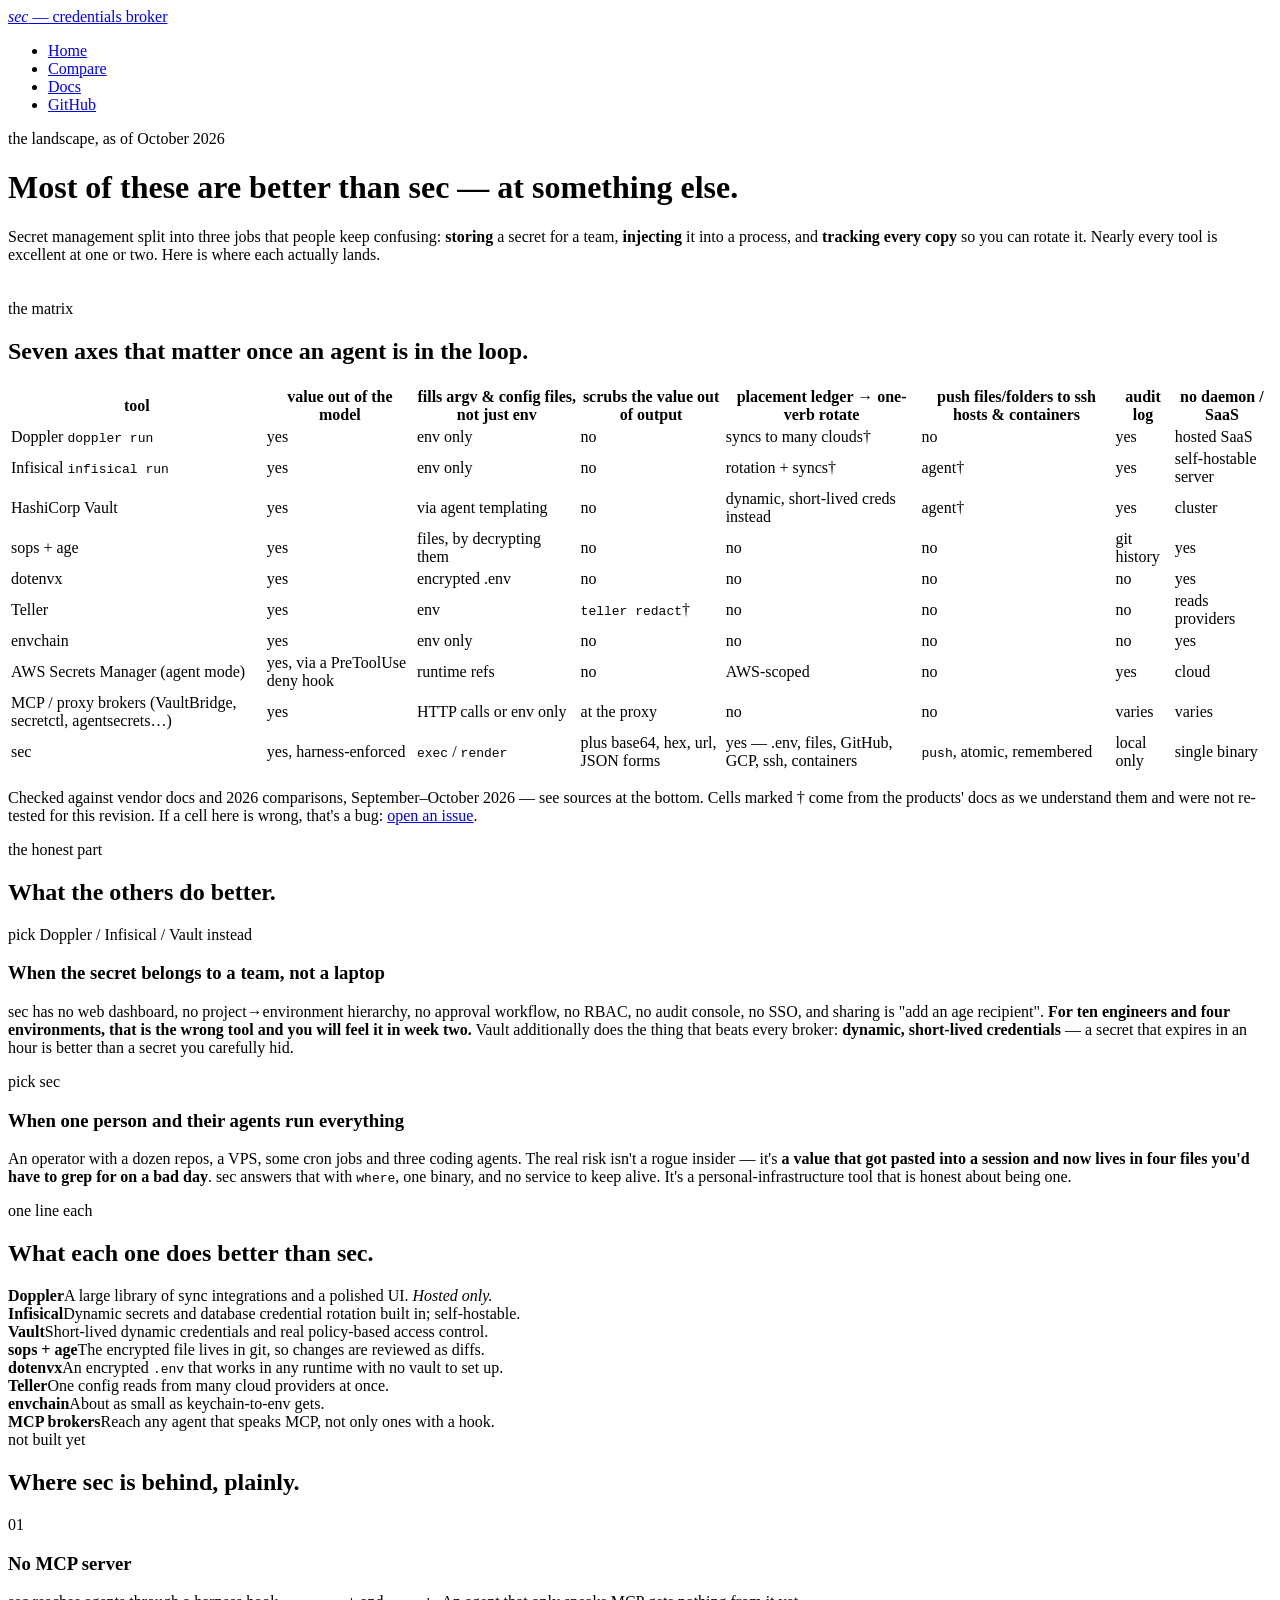
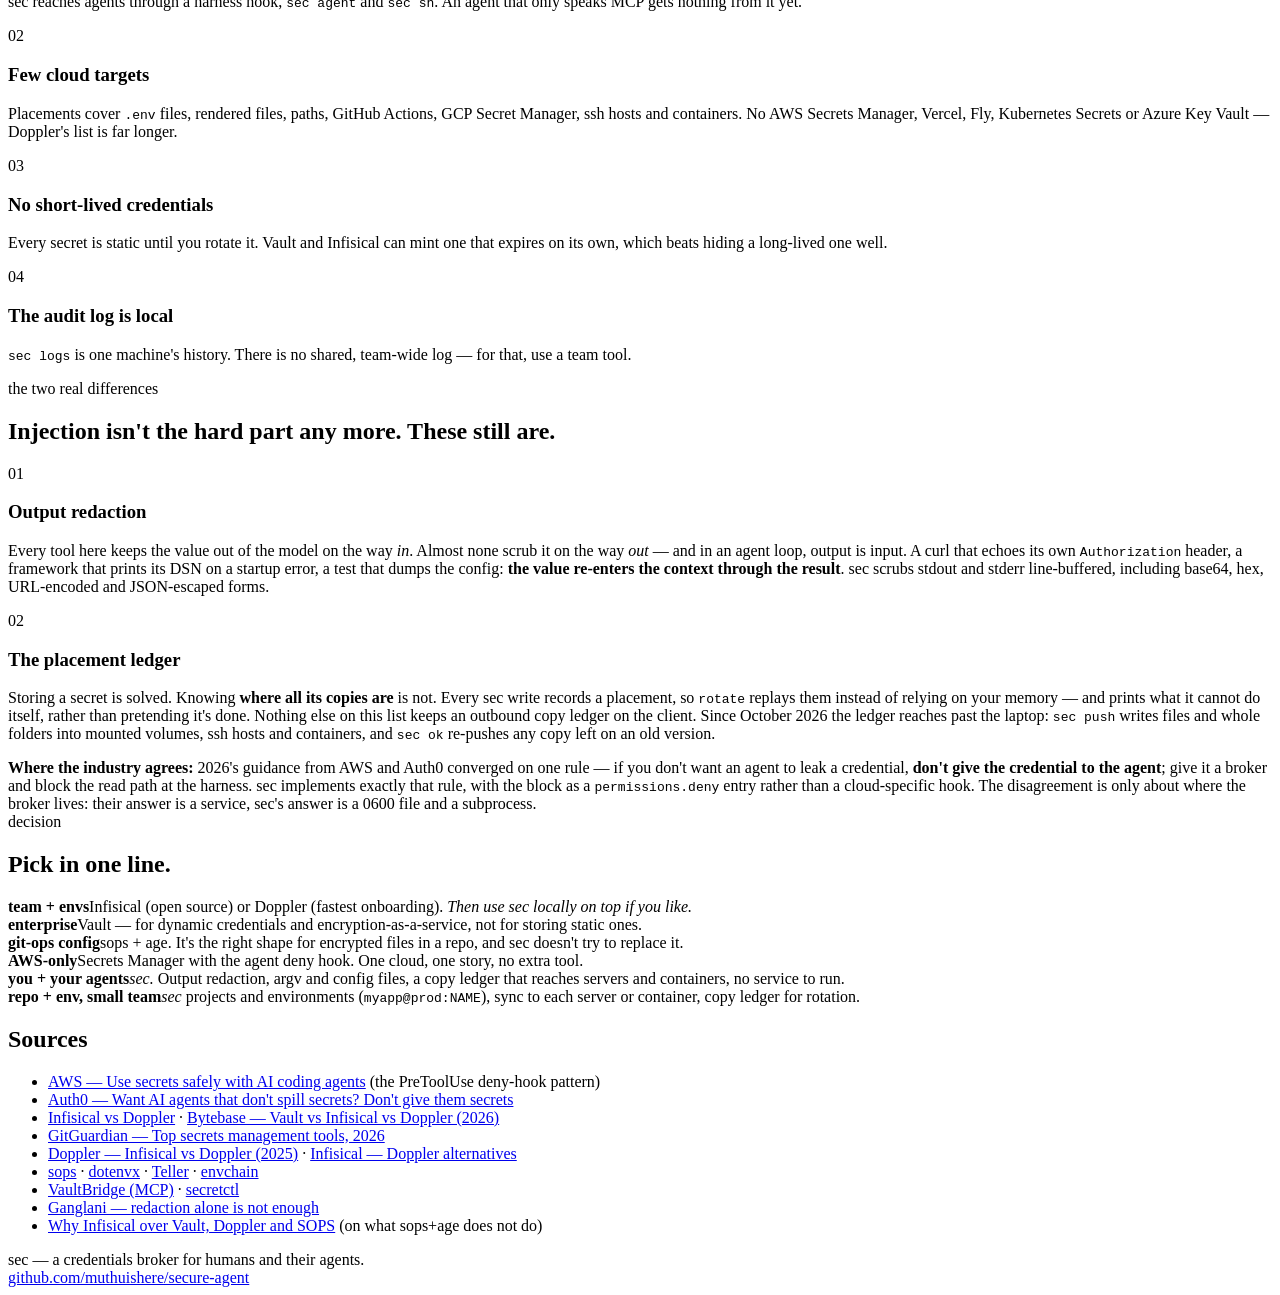
==== site/compare.html @ eff99fe6 "docs: cover file, tag, use/project, remote, seal, agent/sh/hook, read-only mode and pkg/vault; drop " ====
<!DOCTYPE html>
<html lang="en">
<head>
<meta charset="utf-8">
<meta name="viewport" content="width=device-width, initial-scale=1">
<title>sec vs Doppler, Infisical, sops+age, Vault, dotenvx — an honest comparison</title>
<meta name="description" content="Where sec fits among 2026's secret managers: what Doppler, Infisical, Vault and others genuinely do better, what only a placement ledger gives you, and which tool to pick for which job.">
<link rel="preconnect" href="https://fonts.googleapis.com">
<link rel="preconnect" href="https://fonts.gstatic.com" crossorigin>
<link href="https://fonts.googleapis.com/css2?family=Space+Grotesk:wght@400;500;700&family=Inter:wght@400;500;600&family=JetBrains+Mono:wght@400;600&display=swap" rel="stylesheet">
<link rel="stylesheet" href="style.css">
</head>
<body>

<nav>
  <div class="wrap">
    <a class="logo" href="./"><em>sec</em> —&nbsp;credentials broker</a>
    <ul>
      <li><a href="./">Home</a></li>
      <li><a href="compare.html" aria-current="page">Compare</a></li>
      <li><a href="docs.html">Docs</a></li>
      <li><a href="https://github.com/muthuishere/secure-agent">GitHub</a></li>
    </ul>
  </div>
</nav>

<header class="hero">
  <div class="wrap">
    <div class="kicker">the landscape, as of October 2026</div>
    <h1>Most of these are better than sec<span class="ghost"> — at something else.</span></h1>
    <p class="lede">Secret management split into three jobs that people keep confusing: <b>storing</b> a
    secret for a team, <b>injecting</b> it into a process, and <b>tracking every copy</b> so you can
    rotate it. Nearly every tool is excellent at one or two. Here is where each actually lands.</p>
  </div>
</header>

<section style="padding-top:20px">
  <div class="wrap">
    <div class="sec-kicker">the matrix</div>
    <h2 class="sec">Seven axes that matter once an agent is in the loop.</h2>
    <div class="tablewrap">
      <table>
        <thead>
          <tr>
            <th>tool</th>
            <th>value out of the model</th>
            <th>fills argv &amp; config files, not just env</th>
            <th>scrubs the value out of output</th>
            <th>placement ledger → one-verb rotate</th>
            <th>push files/folders to ssh hosts &amp; containers</th>
            <th>audit log</th>
            <th>no daemon / SaaS</th>
          </tr>
        </thead>
        <tbody>
          <tr>
            <td>Doppler <code>doppler run</code></td>
            <td class="yes">yes</td><td class="no">env only</td><td class="no">no</td><td class="part">syncs to many clouds†</td><td class="no">no</td><td class="yes">yes</td><td class="no">hosted SaaS</td>
          </tr>
          <tr>
            <td>Infisical <code>infisical run</code></td>
            <td class="yes">yes</td><td class="no">env only</td><td class="no">no</td><td class="part">rotation + syncs†</td><td class="part">agent†</td><td class="yes">yes</td><td class="part">self-hostable server</td>
          </tr>
          <tr>
            <td>HashiCorp Vault</td>
            <td class="yes">yes</td><td class="part">via agent templating</td><td class="no">no</td><td class="part">dynamic, short-lived creds instead</td><td class="part">agent†</td><td class="yes">yes</td><td class="no">cluster</td>
          </tr>
          <tr>
            <td>sops + age</td>
            <td class="yes">yes</td><td class="part">files, by decrypting them</td><td class="no">no</td><td class="no">no</td><td class="no">no</td><td class="part">git history</td><td class="yes">yes</td>
          </tr>
          <tr>
            <td>dotenvx</td>
            <td class="yes">yes</td><td class="part">encrypted .env</td><td class="no">no</td><td class="no">no</td><td class="no">no</td><td class="no">no</td><td class="yes">yes</td>
          </tr>
          <tr>
            <td>Teller</td>
            <td class="part">yes</td><td class="no">env</td><td class="part"><code>teller redact</code>†</td><td class="no">no</td><td class="no">no</td><td class="no">no</td><td class="yes">reads providers</td>
          </tr>
          <tr>
            <td>envchain</td>
            <td class="yes">yes</td><td class="no">env only</td><td class="no">no</td><td class="no">no</td><td class="no">no</td><td class="no">no</td><td class="yes">yes</td>
          </tr>
          <tr>
            <td>AWS Secrets Manager (agent mode)</td>
            <td class="yes">yes, via a PreToolUse deny hook</td><td class="part">runtime refs</td><td class="no">no</td><td class="no">AWS-scoped</td><td class="no">no</td><td class="yes">yes</td><td class="no">cloud</td>
          </tr>
          <tr>
            <td>MCP / proxy brokers (VaultBridge, secretctl, agentsecrets…)</td>
            <td class="yes">yes</td><td class="no">HTTP calls or env only</td><td class="part">at the proxy</td><td class="no">no</td><td class="no">no</td><td class="part">varies</td><td class="part">varies</td>
          </tr>
          <tr class="us">
            <td>sec</td>
            <td class="yes">yes, harness-enforced</td><td class="yes"><code>exec</code> / <code>render</code></td><td class="yes">plus base64, hex, url, JSON forms</td><td class="yes">yes — .env, files, GitHub, GCP, ssh, containers</td><td class="yes"><code>push</code>, atomic, remembered</td><td class="part">local only</td><td class="yes">single binary</td>
          </tr>
        </tbody>
      </table>
    </div>
    <p class="cap">Checked against vendor docs and 2026 comparisons, September–October 2026 — see sources at
    the bottom. Cells marked † come from the products' docs as we understand them and were not re-tested
    for this revision. If a cell here is wrong, that's a bug: <a href="https://github.com/muthuishere/secure-agent/issues">open an issue</a>.</p>
  </div>
</section>

<section>
  <div class="wrap">
    <div class="sec-kicker">the honest part</div>
    <h2 class="sec">What the others do better.</h2>
    <div class="duo">
      <div class="pane was">
        <span class="tag">pick Doppler / Infisical / Vault instead</span>
        <h3>When the secret belongs to a team, not a laptop</h3>
        <p>sec has no web dashboard, no project→environment hierarchy, no approval workflow, no RBAC,
        no audit console, no SSO, and sharing is "add an age recipient". <b>For ten engineers and four
        environments, that is the wrong tool and you will feel it in week two.</b> Vault additionally
        does the thing that beats every broker: <b>dynamic, short-lived credentials</b> — a secret that
        expires in an hour is better than a secret you carefully hid.</p>
      </div>
      <div class="pane now">
        <span class="tag">pick sec</span>
        <h3>When one person and their agents run everything</h3>
        <p>An operator with a dozen repos, a VPS, some cron jobs and three coding agents. The real risk
        isn't a rogue insider — it's <b>a value that got pasted into a session and now lives in four
        files you'd have to grep for on a bad day</b>. sec answers that with <code>where</code>, one
        binary, and no service to keep alive. It's a personal-infrastructure tool that is honest about
        being one.</p>
      </div>
    </div>
  </div>
</section>

<section>
  <div class="wrap">
    <div class="sec-kicker">one line each</div>
    <h2 class="sec">What each one does better than sec.</h2>
    <div class="verbs">
      <div class="verb"><b>Doppler</b><span>A large library of sync integrations and a polished UI. <em>Hosted only.</em></span></div>
      <div class="verb"><b>Infisical</b><span>Dynamic secrets and database credential rotation built in; self-hostable.</span></div>
      <div class="verb"><b>Vault</b><span>Short-lived dynamic credentials and real policy-based access control.</span></div>
      <div class="verb"><b>sops + age</b><span>The encrypted file lives in git, so changes are reviewed as diffs.</span></div>
      <div class="verb"><b>dotenvx</b><span>An encrypted <code>.env</code> that works in any runtime with no vault to set up.</span></div>
      <div class="verb"><b>Teller</b><span>One config reads from many cloud providers at once.</span></div>
      <div class="verb"><b>envchain</b><span>About as small as keychain-to-env gets.</span></div>
      <div class="verb"><b>MCP brokers</b><span>Reach any agent that speaks MCP, not only ones with a hook.</span></div>
    </div>
  </div>
</section>

<section>
  <div class="wrap">
    <div class="sec-kicker">not built yet</div>
    <h2 class="sec">Where sec is behind, plainly.</h2>
    <div class="grid3" style="grid-template-columns:1fr 1fr">
      <div class="item">
        <div class="n">01</div>
        <h3>No MCP server</h3>
        <p>sec reaches agents through a harness hook, <code>sec agent</code> and <code>sec sh</code>. An agent
        that only speaks MCP gets nothing from it yet.</p>
      </div>
      <div class="item">
        <div class="n">02</div>
        <h3>Few cloud targets</h3>
        <p>Placements cover <code>.env</code> files, rendered files, paths, GitHub Actions, GCP Secret Manager,
        ssh hosts and containers. No AWS Secrets Manager, Vercel, Fly, Kubernetes Secrets or Azure Key Vault
        — Doppler's list is far longer.</p>
      </div>
      <div class="item">
        <div class="n">03</div>
        <h3>No short-lived credentials</h3>
        <p>Every secret is static until you rotate it. Vault and Infisical can mint one that expires on its
        own, which beats hiding a long-lived one well.</p>
      </div>
      <div class="item">
        <div class="n">04</div>
        <h3>The audit log is local</h3>
        <p><code>sec logs</code> is one machine's history. There is no shared, team-wide log — for that, use a
        team tool.</p>
      </div>
    </div>
  </div>
</section>

<section>
  <div class="wrap">
    <div class="sec-kicker">the two real differences</div>
    <h2 class="sec">Injection isn't the hard part any more. These still are.</h2>
    <div class="grid3" style="grid-template-columns:1fr 1fr">
      <div class="item">
        <div class="n">01</div>
        <h3>Output redaction</h3>
        <p>Every tool here keeps the value out of the model on the way <em>in</em>. Almost none scrub it
        on the way <em>out</em> — and in an agent loop, output is input. A curl that echoes its own
        <code>Authorization</code> header, a framework that prints its DSN on a startup error, a test
        that dumps the config: <b>the value re-enters the context through the result</b>. sec scrubs
        stdout and stderr line-buffered, including base64, hex, URL-encoded and JSON-escaped forms.</p>
      </div>
      <div class="item">
        <div class="n">02</div>
        <h3>The placement ledger</h3>
        <p>Storing a secret is solved. Knowing <b>where all its copies are</b> is not. Every sec write
        records a placement, so <code>rotate</code> replays them instead of relying on your memory —
        and prints what it cannot do itself, rather than pretending it's done. Nothing else on this
        list keeps an outbound copy ledger on the client. Since October 2026 the ledger reaches past the
        laptop: <code>sec push</code> writes files and whole folders into mounted volumes, ssh hosts and
        containers, and <code>sec ok</code> re-pushes any copy left on an old version.</p>
      </div>
    </div>
    <div class="note">
      <b>Where the industry agrees:</b> 2026's guidance from AWS and Auth0 converged on one
      rule — if you don't want an agent to leak a credential, <b>don't give the credential to the
      agent</b>; give it a broker and block the read path at the harness. sec implements exactly that
      rule, with the block as a <code>permissions.deny</code> entry rather than a cloud-specific hook.
      The disagreement is only about where the broker lives: their answer is a service, sec's answer is
      a 0600 file and a subprocess.
    </div>
  </div>
</section>

<section>
  <div class="wrap">
    <div class="sec-kicker">decision</div>
    <h2 class="sec">Pick in one line.</h2>
    <div class="verbs">
      <div class="verb"><b>team + envs</b><span>Infisical (open source) or Doppler (fastest onboarding). <em>Then use sec locally on top if you like.</em></span></div>
      <div class="verb"><b>enterprise</b><span>Vault — for dynamic credentials and encryption-as-a-service, not for storing static ones.</span></div>
      <div class="verb"><b>git-ops config</b><span>sops + age. It's the right shape for encrypted files in a repo, and sec doesn't try to replace it.</span></div>
      <div class="verb"><b>AWS-only</b><span>Secrets Manager with the agent deny hook. One cloud, one story, no extra tool.</span></div>
      <div class="verb"><b>you + your agents</b><span><em>sec.</em> Output redaction, argv and config files, a copy ledger that reaches servers and containers, no service to run.</span></div>
      <div class="verb"><b>repo + env, small team</b><span><em>sec</em> projects and environments (<code>myapp@prod:NAME</code>), sync to each server or container, copy ledger for rotation.</span></div>
    </div>
  </div>
</section>

<section>
  <div class="wrap">
    <h2 class="sec">Sources</h2>
    <ul class="doc" style="margin-top:18px;color:var(--muted)">
      <li><a href="https://docs.aws.amazon.com/secretsmanager/latest/userguide/retrieving-secrets-ai-agents.html">AWS — Use secrets safely with AI coding agents</a> (the PreToolUse deny-hook pattern)</li>
      <li><a href="https://auth0.com/blog/want-ai-agents-that-don-t-spill-secrets-don-t-give-them-secrets/">Auth0 — Want AI agents that don't spill secrets? Don't give them secrets</a></li>
      <li><a href="https://infisical.com/infisical-vs-doppler">Infisical vs Doppler</a> · <a href="https://www.bytebase.com/blog/best-secrets-manager-for-database-credentials/">Bytebase — Vault vs Infisical vs Doppler (2026)</a></li>
      <li><a href="https://blog.gitguardian.com/top-secrets-management-tools/">GitGuardian — Top secrets management tools, 2026</a></li>
      <li><a href="https://www.doppler.com/blog/infisical-doppler-secrets-management-comparison-2025">Doppler — Infisical vs Doppler (2025)</a> · <a href="https://infisical.com/blog/doppler-alternatives">Infisical — Doppler alternatives</a></li>
      <li><a href="https://github.com/getsops/sops">sops</a> · <a href="https://github.com/dotenvx/dotenvx">dotenvx</a> · <a href="https://github.com/tellerops/teller">Teller</a> · <a href="https://github.com/sorah/envchain">envchain</a></li>
      <li><a href="https://glama.ai/mcp/servers/ic9n4n1yar">VaultBridge (MCP)</a> · <a href="https://www.mdskills.ai/ko/skills/secretctl">secretctl</a></li>
      <li><a href="https://www.kunalganglani.com/blog/redact-secrets-ai-cli">Ganglani — redaction alone is not enough</a></li>
      <li><a href="https://eshlox.net/why-infisical-over-vault-doppler-sops">Why Infisical over Vault, Doppler and SOPS</a> (on what sops+age does not do)</li>
    </ul>
  </div>
</section>

<footer>
  <div class="wrap">
    <div>sec — a credentials broker for humans and their agents.</div>
    <div><a href="https://github.com/muthuishere/secure-agent">github.com/muthuishere/secure-agent</a></div>
  </div>
</footer>

</body>
</html>
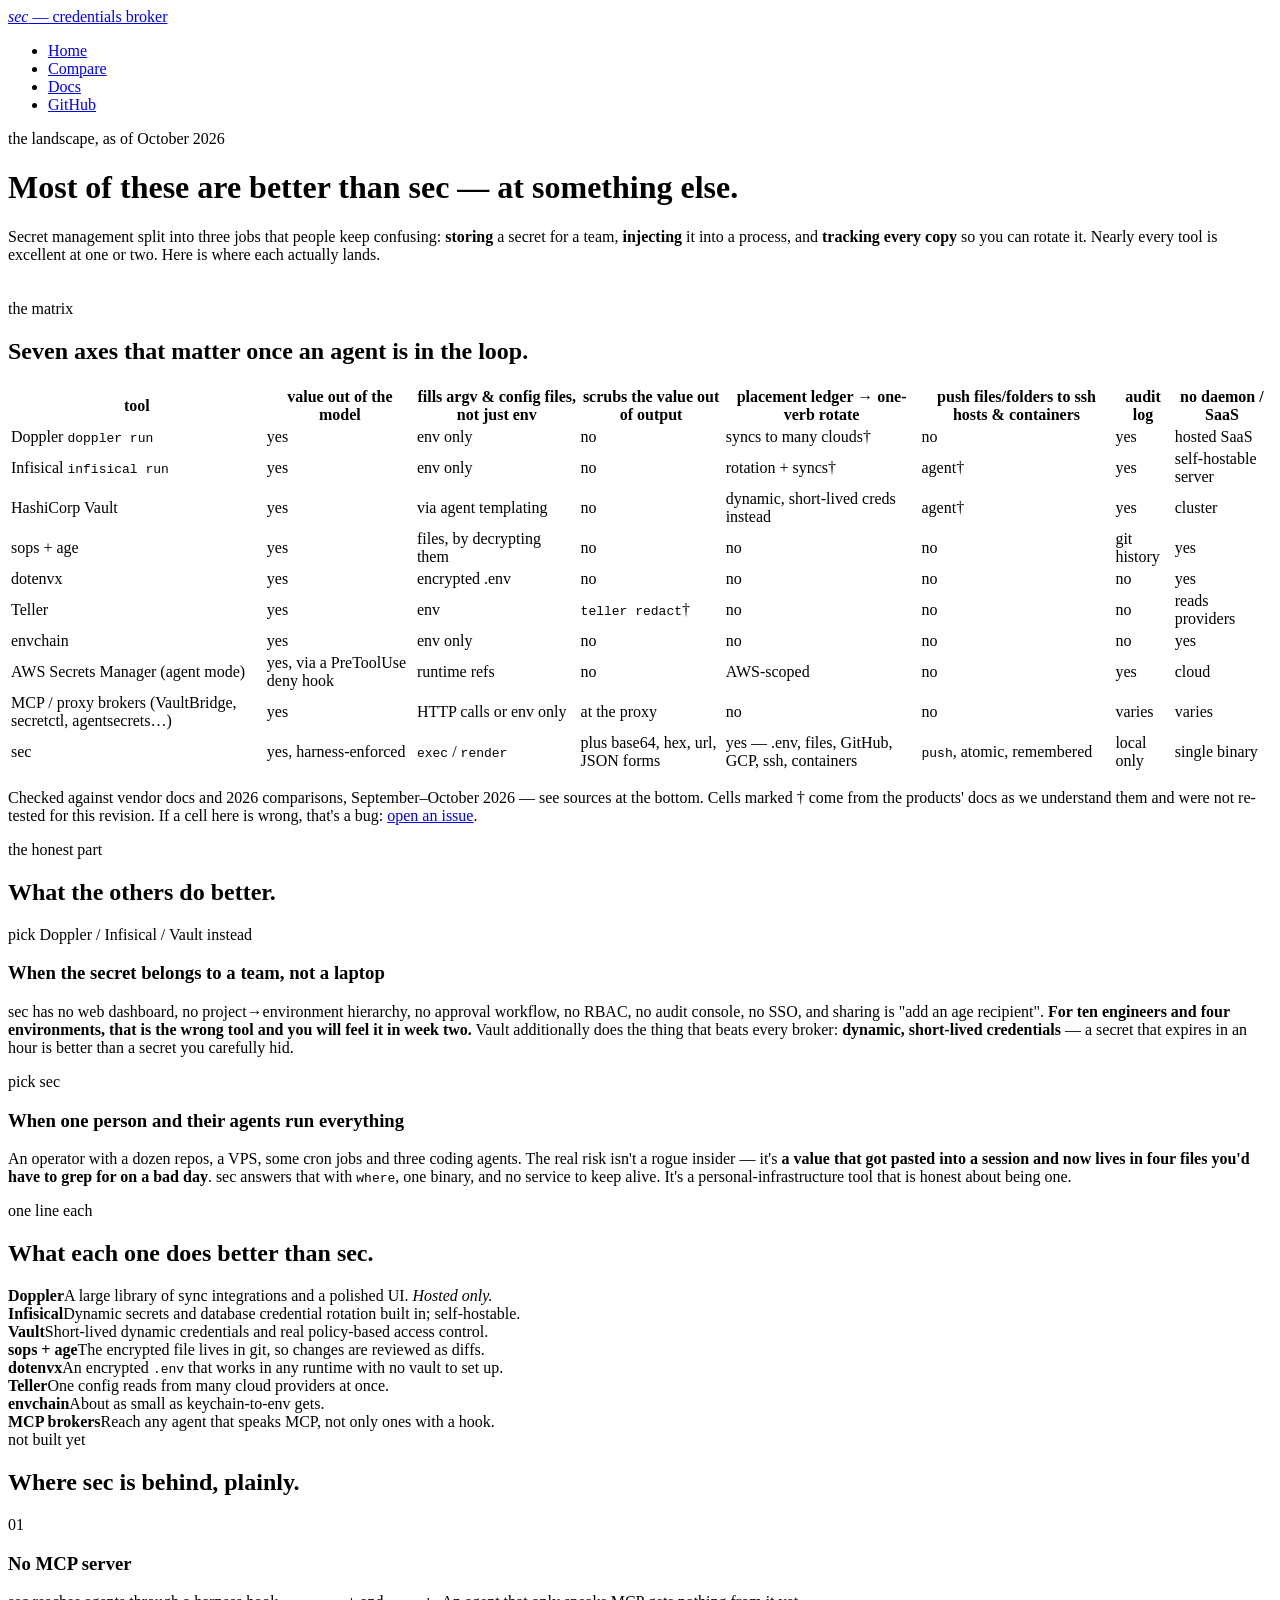
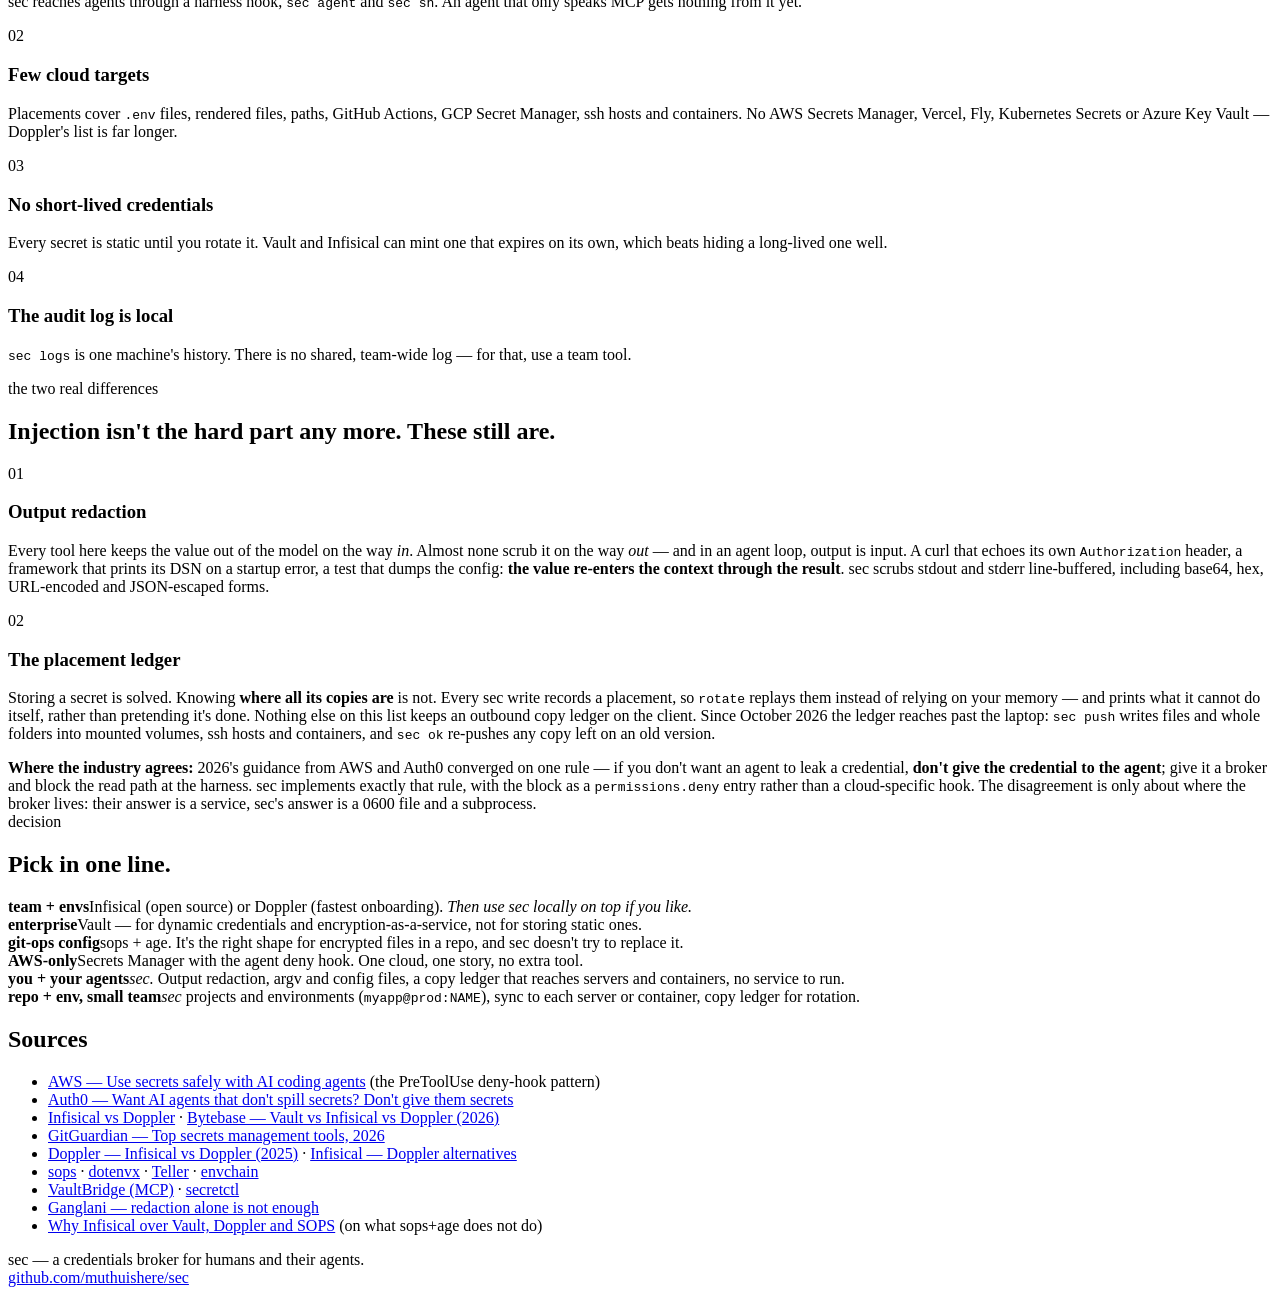
==== commit 79976581: "rename repo secure-agent -> sec (module path, docs, site)" ====
--- a/site/compare.html
+++ b/site/compare.html
@@ -19,7 +19,7 @@
       <li><a href="./">Home</a></li>
       <li><a href="compare.html" aria-current="page">Compare</a></li>
       <li><a href="docs.html">Docs</a></li>
-      <li><a href="https://github.com/muthuishere/secure-agent">GitHub</a></li>
+      <li><a href="https://github.com/muthuishere/sec">GitHub</a></li>
     </ul>
   </div>
 </nav>
@@ -98,7 +98,7 @@
     </div>
     <p class="cap">Checked against vendor docs and 2026 comparisons, September–October 2026 — see sources at
     the bottom. Cells marked † come from the products' docs as we understand them and were not re-tested
-    for this revision. If a cell here is wrong, that's a bug: <a href="https://github.com/muthuishere/secure-agent/issues">open an issue</a>.</p>
+    for this revision. If a cell here is wrong, that's a bug: <a href="https://github.com/muthuishere/sec/issues">open an issue</a>.</p>
   </div>
 </section>
 
@@ -251,7 +251,7 @@
 <footer>
   <div class="wrap">
     <div>sec — a credentials broker for humans and their agents.</div>
-    <div><a href="https://github.com/muthuishere/secure-agent">github.com/muthuishere/secure-agent</a></div>
+    <div><a href="https://github.com/muthuishere/sec">github.com/muthuishere/sec</a></div>
   </div>
 </footer>
 
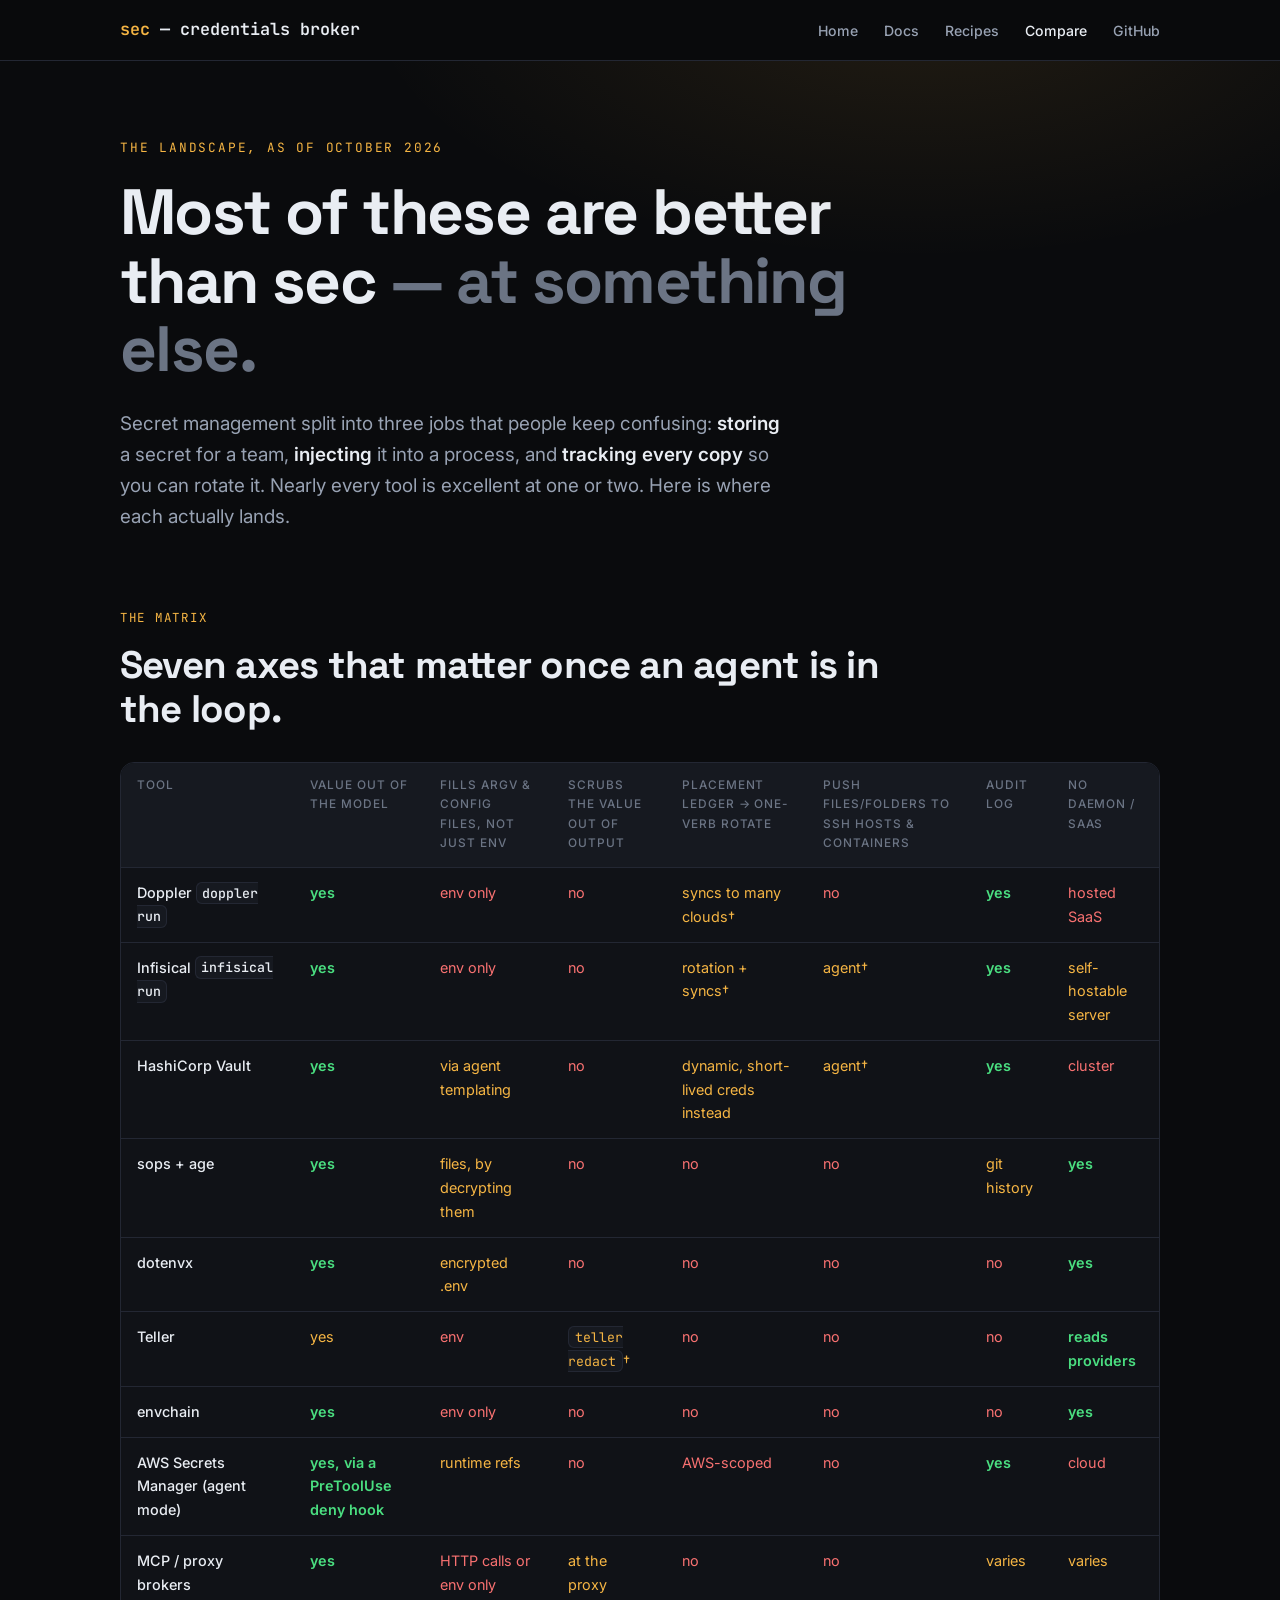
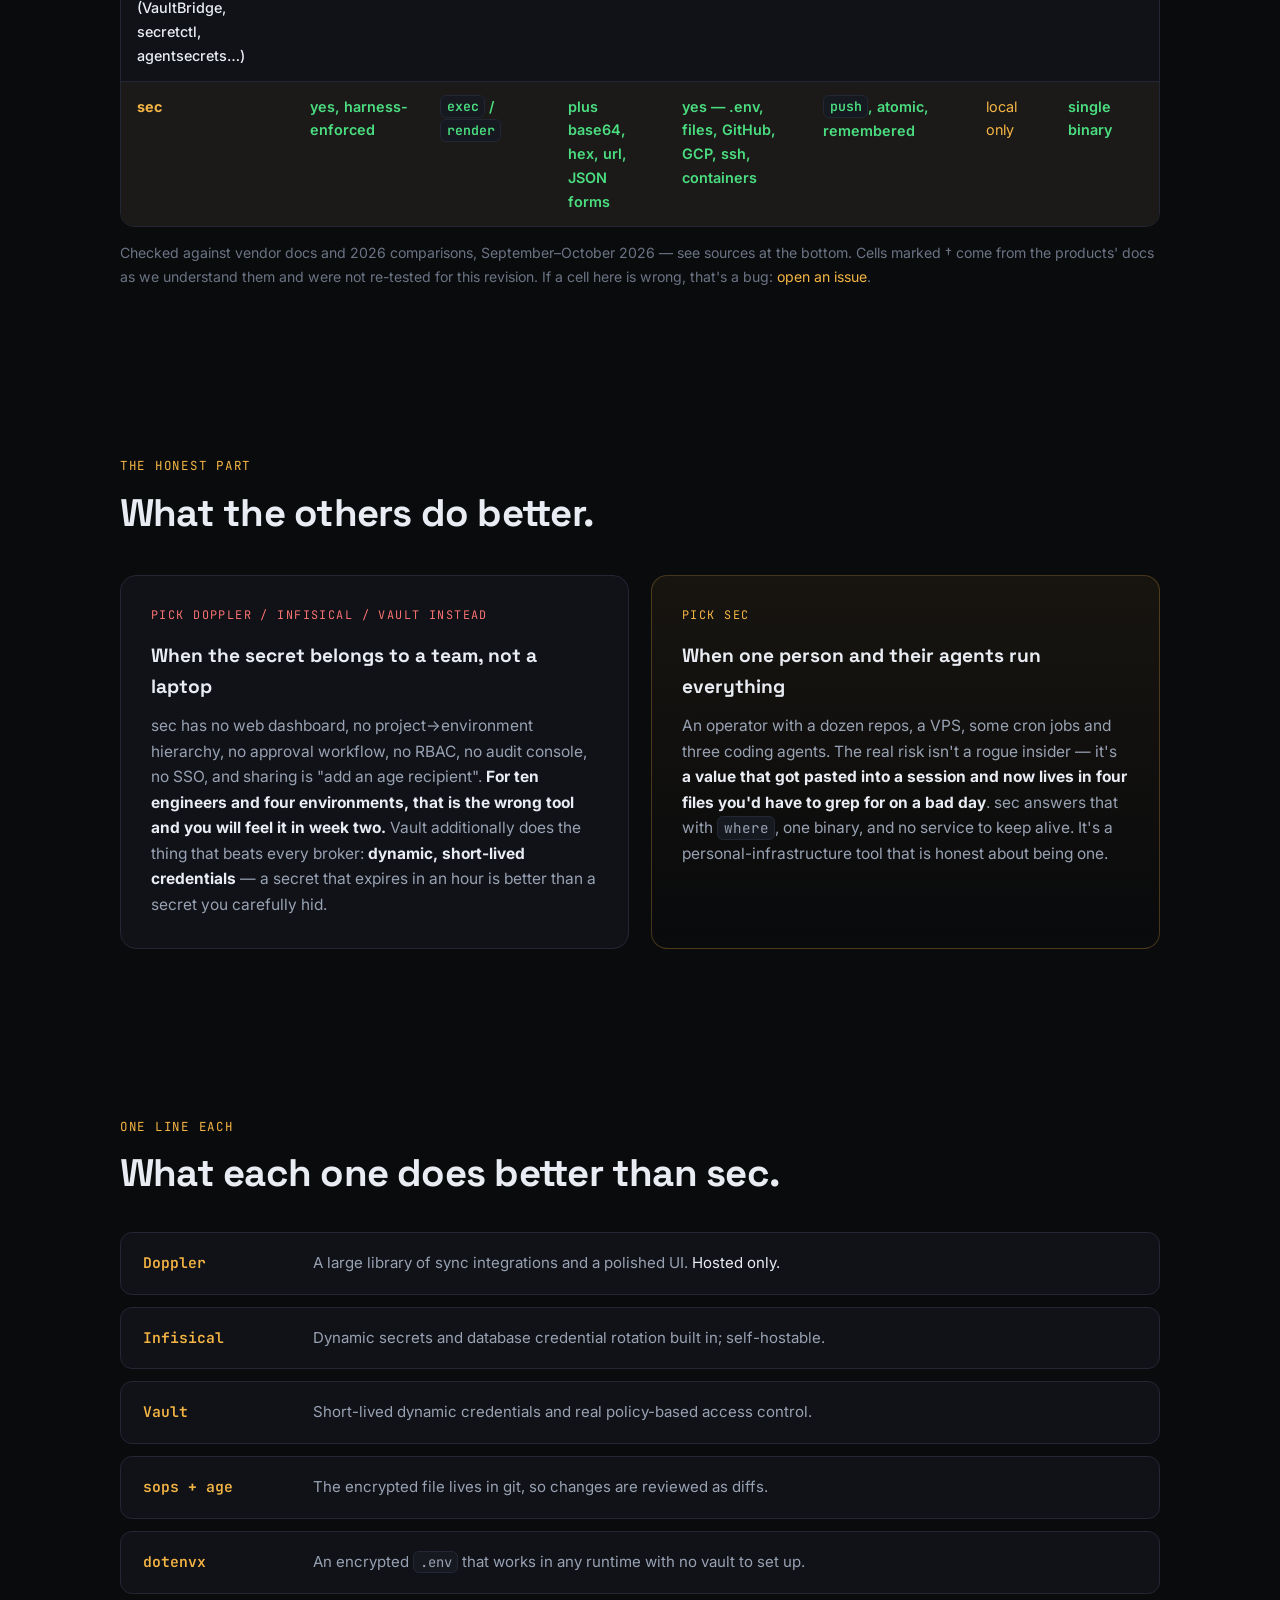
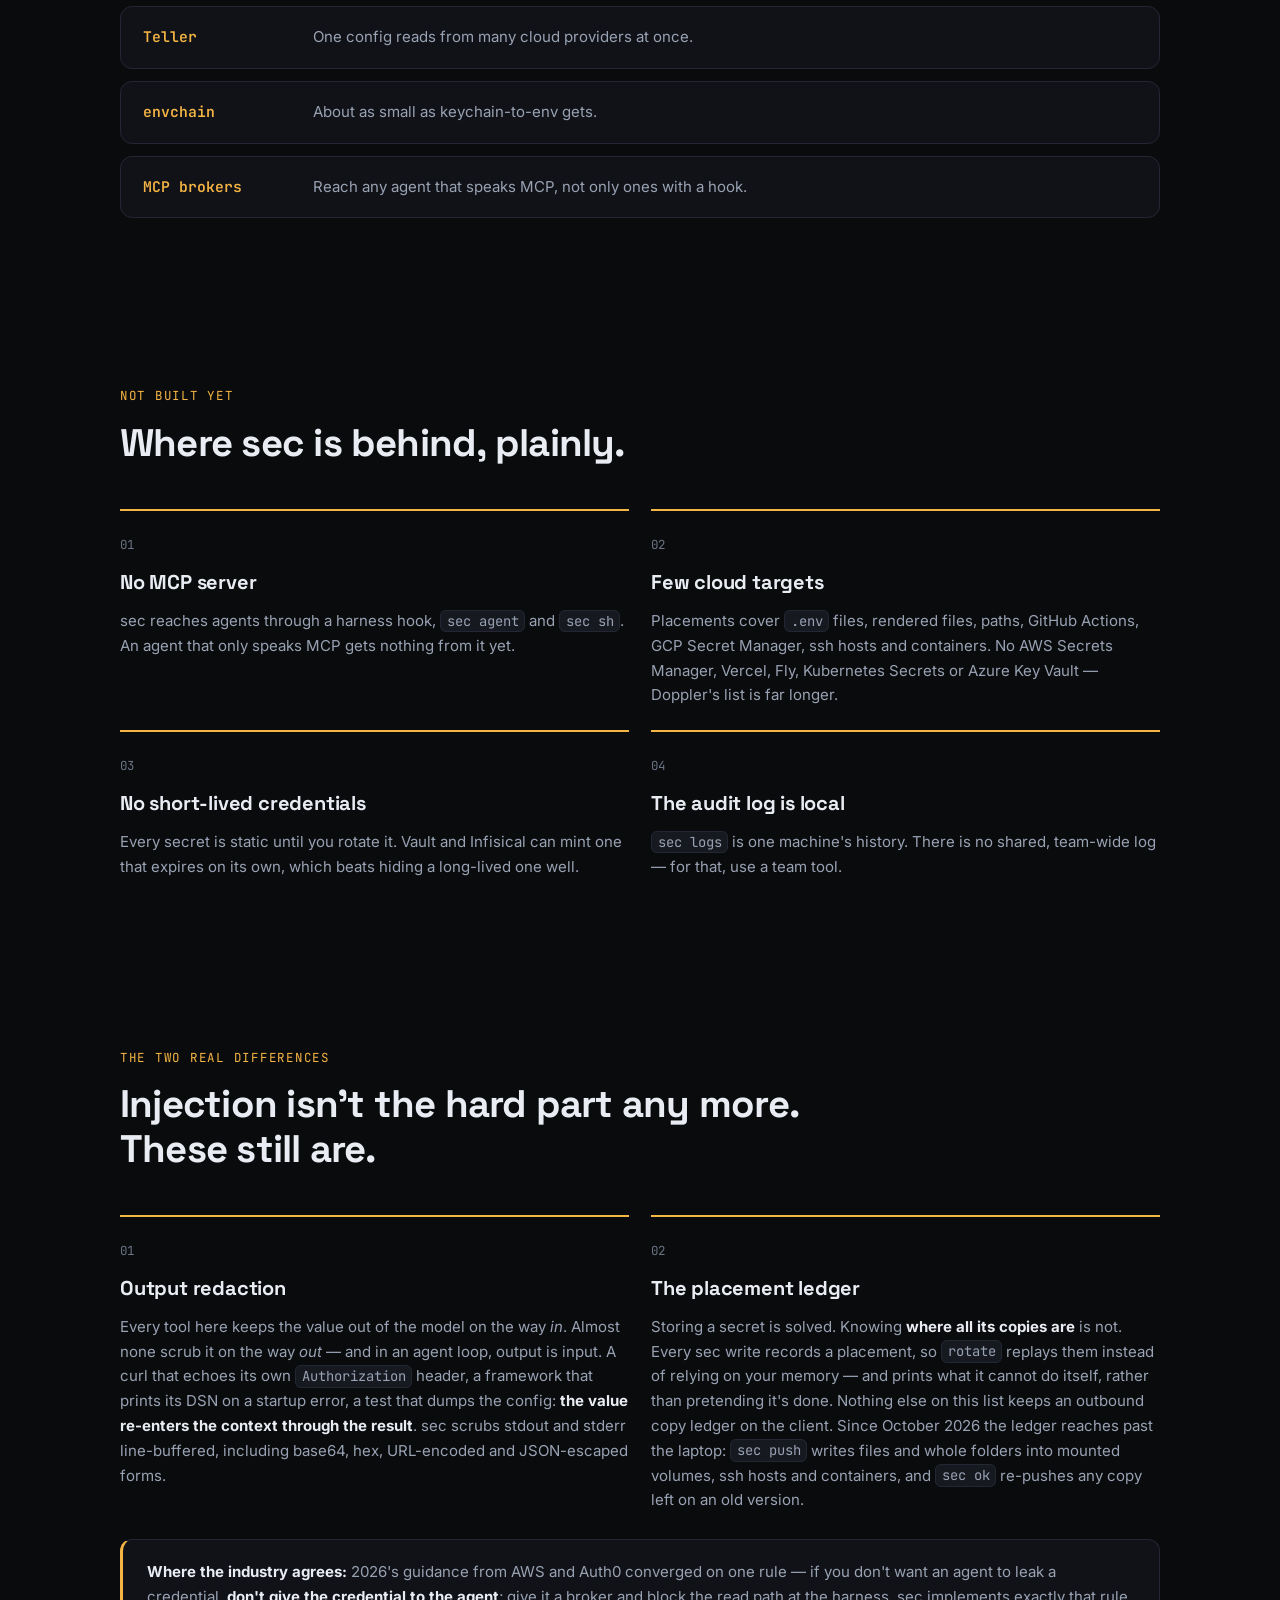
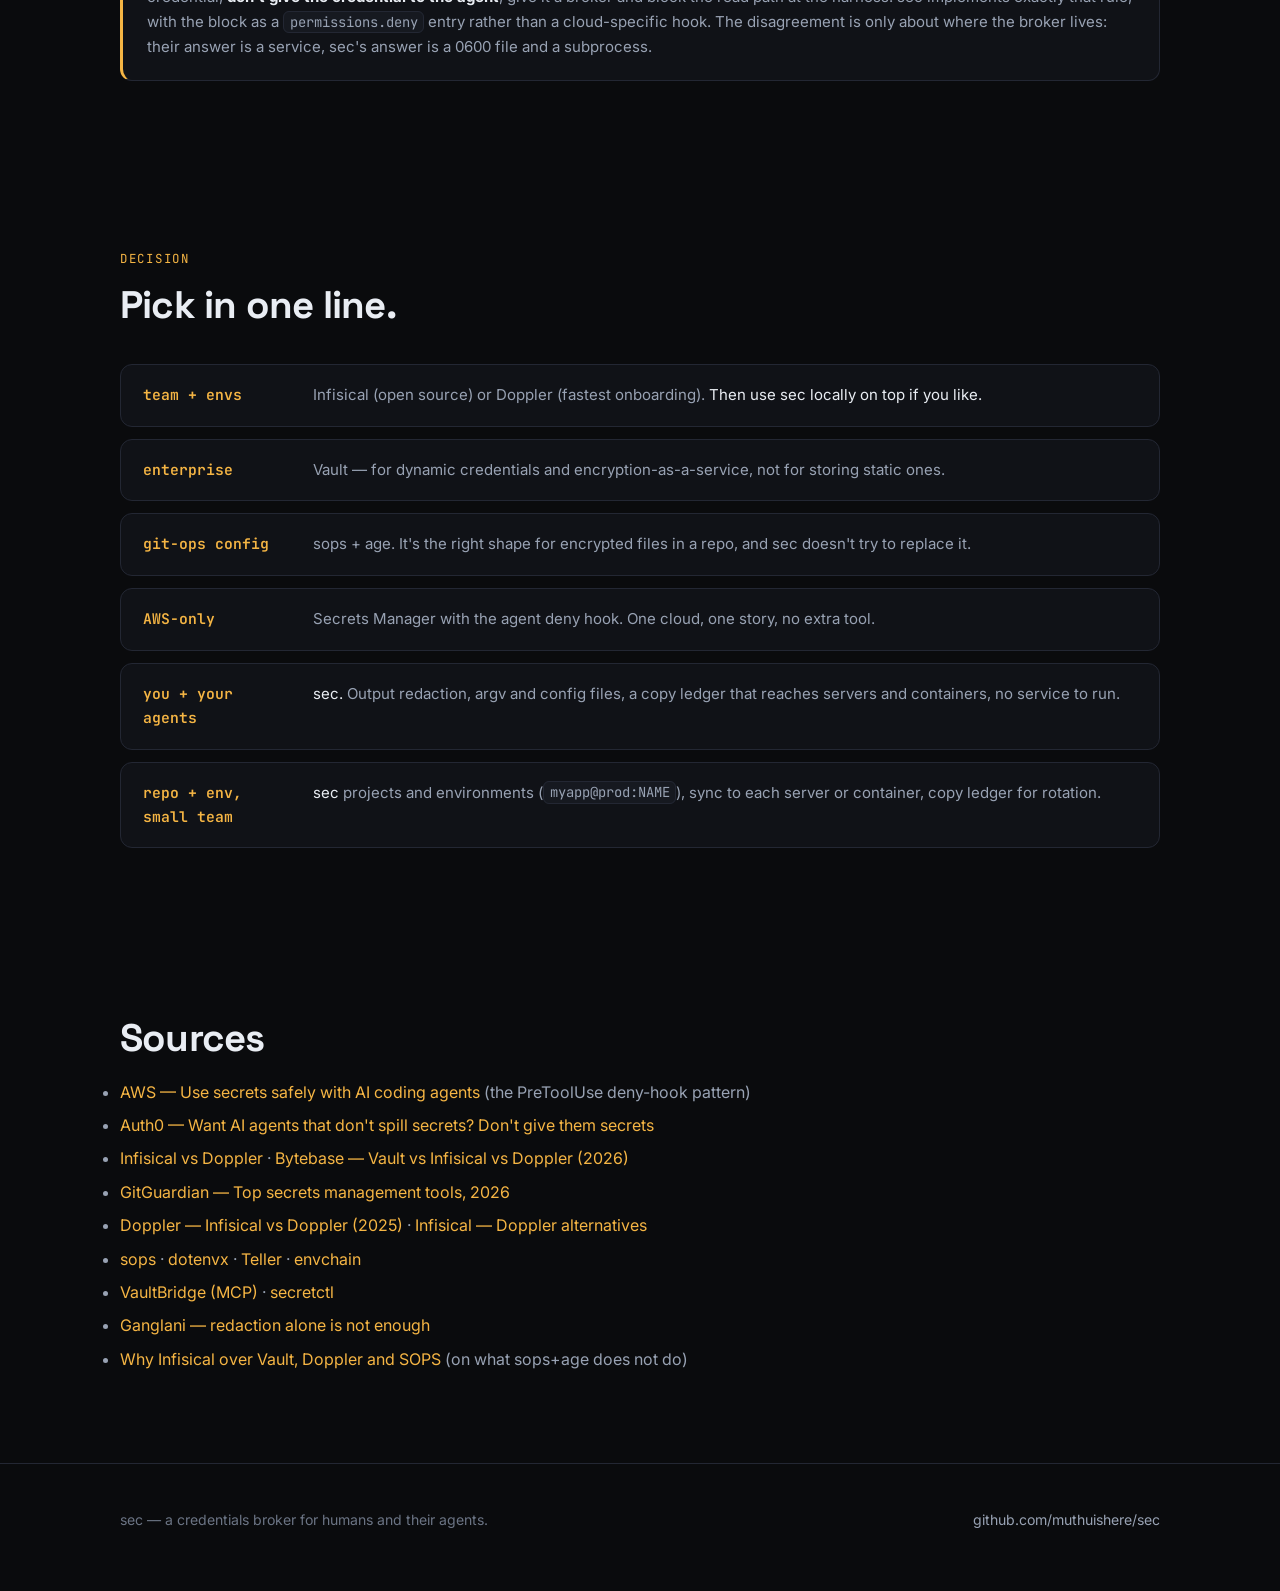
==== commit ce5ef8a5: "site: rebuilt home, grouped docs, new recipes page; README install; hook help fix" ====
--- a/site/compare.html
+++ b/site/compare.html
@@ -17,8 +17,9 @@
     <a class="logo" href="./"><em>sec</em> —&nbsp;credentials broker</a>
     <ul>
       <li><a href="./">Home</a></li>
+      <li><a href="docs.html">Docs</a></li>
+      <li><a href="recipes.html">Recipes</a></li>
       <li><a href="compare.html" aria-current="page">Compare</a></li>
-      <li><a href="docs.html">Docs</a></li>
       <li><a href="https://github.com/muthuishere/sec">GitHub</a></li>
     </ul>
   </div>
--- a/site/style.css
+++ b/site/style.css
@@ -0,0 +1,155 @@
+/* sec — shared stylesheet. Dark, monospace-forward, amber accent. */
+:root{
+  --bg:#0a0b0d; --bg2:#101217; --panel:#161920; --border:#232733; --border2:#323847;
+  --text:#e9edf3; --muted:#98a2b3; --dim:#6b7484;
+  --accent:#f5b544; --accent-dim:#4a3208; --contrast:#f87171; --good:#4ade80;
+  --mono:"JetBrains Mono",ui-monospace,SFMono-Regular,Menlo,monospace;
+  --sans:"Inter",-apple-system,BlinkMacSystemFont,sans-serif;
+  --disp:"Space Grotesk","Inter",sans-serif;
+}
+*{box-sizing:border-box;margin:0;padding:0}
+html{scroll-behavior:smooth}
+body{background:var(--bg);color:var(--text);font-family:var(--sans);line-height:1.65;font-size:16px;-webkit-font-smoothing:antialiased}
+.wrap{max-width:1120px;margin:0 auto;padding:0 40px}
+a{color:var(--accent);text-decoration:none}
+a:hover{text-decoration:underline}
+code{font-family:var(--mono);font-size:.92em;background:var(--panel);border:1px solid var(--border);border-radius:6px;padding:.1em .4em}
+pre{font-family:var(--mono);overflow-x:auto}
+::selection{background:var(--accent-dim);color:#fff}
+
+nav{position:sticky;top:0;z-index:50;background:rgba(10,11,13,.85);backdrop-filter:blur(12px);border-bottom:1px solid var(--border)}
+nav .wrap{display:flex;align-items:center;justify-content:space-between;height:60px;gap:20px}
+.logo{font-family:var(--mono);font-weight:600;font-size:1.05rem;color:var(--text)}
+.logo em{color:var(--accent);font-style:normal}
+nav ul{display:flex;gap:26px;list-style:none;flex-wrap:wrap}
+nav ul a{color:var(--muted);font-size:.88rem;font-weight:500}
+nav ul a:hover,nav ul a[aria-current]{color:var(--text);text-decoration:none}
+
+.hero{padding:76px 0 56px;position:relative;overflow:hidden}
+.hero::before{content:"";position:absolute;inset:0;background:radial-gradient(900px 420px at 72% -12%,rgba(245,181,68,.10),transparent 62%);pointer-events:none}
+.kicker{font-family:var(--mono);font-size:.8rem;letter-spacing:.14em;text-transform:uppercase;color:var(--accent);margin-bottom:20px}
+h1{font-family:var(--disp);font-weight:700;font-size:clamp(2.2rem,5.4vw,4rem);line-height:1.07;letter-spacing:-.025em;max-width:860px}
+h1 .ghost{color:var(--dim)}
+.lede{margin-top:24px;font-size:1.18rem;color:var(--muted);max-width:660px}
+.lede b{color:var(--text);font-weight:600}
+.cta{margin-top:34px;display:flex;gap:14px;flex-wrap:wrap;align-items:center}
+.btn{display:inline-block;font-weight:600;font-size:.95rem;border-radius:10px;padding:13px 24px;transition:transform .15s ease}
+.btn:hover{text-decoration:none;transform:translateY(-1px)}
+.btn-primary{background:var(--accent);color:#2a1c00}
+.btn-ghost{border:1px solid var(--border2);color:var(--text)}
+
+section{padding:84px 0}
+.sec-kicker{font-family:var(--mono);font-size:.78rem;letter-spacing:.14em;text-transform:uppercase;color:var(--accent);margin-bottom:14px}
+h2.sec{font-family:var(--disp);font-size:clamp(1.6rem,3.4vw,2.4rem);font-weight:700;letter-spacing:-.02em;line-height:1.16;max-width:760px}
+.sec-sub{margin-top:16px;color:var(--muted);font-size:1.04rem;max-width:660px}
+
+/* terminal block */
+.term{background:#07080a;border:1px solid var(--border);border-radius:12px;overflow:hidden;margin-top:26px}
+.term .bar{display:flex;align-items:center;gap:8px;padding:10px 14px;border-bottom:1px solid var(--border);background:var(--panel)}
+.term .bar i{width:10px;height:10px;border-radius:50%;background:#2c3240;display:block}
+.term .bar span{font-family:var(--mono);font-size:.74rem;color:var(--dim);margin-left:8px}
+.term pre{padding:18px 20px;font-size:.84rem;line-height:1.75;color:var(--muted)}
+.term .p{color:var(--accent)}      /* prompt */
+.term .c{color:var(--text)}        /* command */
+.term .ok{color:var(--good)}
+.term .warn{color:var(--accent)}
+.term .bad{color:var(--contrast)}
+.term .cm{color:var(--dim)}        /* comment */
+.term .red{color:var(--contrast);font-weight:600}
+.cap{margin-top:14px;font-size:.88rem;color:var(--dim)}
+
+/* two panes */
+.duo{display:grid;grid-template-columns:1fr 1fr;gap:22px;margin-top:40px}
+.pane{border-radius:16px;padding:30px;border:1px solid var(--border)}
+.pane.was{background:var(--bg2)}
+.pane.now{background:linear-gradient(180deg,rgba(245,181,68,.06),transparent);border-color:rgba(245,181,68,.25)}
+.pane .tag{font-family:var(--mono);font-size:.74rem;letter-spacing:.12em;text-transform:uppercase;margin-bottom:14px;display:block}
+.pane.was .tag{color:var(--contrast)}
+.pane.now .tag{color:var(--accent)}
+.pane h3{font-family:var(--disp);font-size:1.2rem;margin-bottom:10px}
+.pane p{color:var(--muted);font-size:.97rem}
+.pane p b{color:var(--text)}
+.pane pre{margin-top:16px;background:#07080a;border:1px solid var(--border);border-radius:10px;padding:14px 16px;font-size:.79rem;line-height:1.8;color:var(--dim)}
+
+/* three-up */
+.grid3{display:grid;grid-template-columns:repeat(3,1fr);gap:22px;margin-top:44px}
+.item{border-top:2px solid var(--accent);padding-top:24px}
+.item .n{font-family:var(--mono);color:var(--dim);font-size:.78rem;margin-bottom:10px}
+.item h3{font-family:var(--disp);font-size:1.25rem;font-weight:700;margin-bottom:10px;letter-spacing:-.01em}
+.item p{color:var(--muted);font-size:.94rem}
+.item p b{color:var(--text)}
+
+/* tables */
+.tablewrap{overflow-x:auto;margin-top:30px;border:1px solid var(--border);border-radius:14px}
+table{width:100%;border-collapse:collapse;font-size:.9rem;background:var(--bg2)}
+th,td{padding:13px 16px;text-align:left;border-bottom:1px solid var(--border);vertical-align:top}
+tr:last-child td{border-bottom:none}
+th{color:var(--dim);font-weight:500;font-size:.74rem;text-transform:uppercase;letter-spacing:.08em;background:var(--panel)}
+td{color:var(--muted)}
+td:first-child{color:var(--text);font-weight:500}
+tr.us td{background:rgba(245,181,68,.05)}
+tr.us td:first-child{color:var(--accent);font-weight:700}
+.yes{color:var(--good);font-weight:600}
+.no{color:var(--contrast)}
+.part{color:var(--accent)}
+
+/* verb list */
+.verbs{margin-top:36px;display:grid;gap:12px}
+.verb{background:var(--bg2);border:1px solid var(--border);border-radius:12px;padding:18px 22px;display:grid;grid-template-columns:150px 1fr;gap:20px;align-items:baseline}
+.verb b{font-family:var(--mono);color:var(--accent);font-size:.92rem;font-weight:600}
+.verb span{color:var(--muted);font-size:.94rem}
+.verb span em{font-style:normal;color:var(--text)}
+
+.note{margin-top:26px;border:1px solid var(--border);border-left:3px solid var(--accent);border-radius:12px;padding:20px 24px;font-size:.94rem;color:var(--muted);background:var(--bg2)}
+.note b{color:var(--text)}
+.note.warnbox{border-left-color:var(--contrast)}
+
+footer{border-top:1px solid var(--border);padding:44px 0 60px;color:var(--dim);font-size:.88rem}
+footer .wrap{display:flex;justify-content:space-between;gap:20px;flex-wrap:wrap}
+footer a{color:var(--muted)}
+
+/* docs layout */
+.doc h2{font-family:var(--disp);font-size:1.7rem;margin:52px 0 6px;letter-spacing:-.02em;scroll-margin-top:80px}
+.doc h3{font-family:var(--mono);font-size:1.05rem;color:var(--accent);margin:34px 0 8px;scroll-margin-top:80px}
+.doc p{color:var(--muted);margin-top:12px;max-width:760px}
+.doc ul{margin:14px 0 0 20px;color:var(--muted)}
+.doc li{margin:7px 0}
+.doc pre.block{background:#07080a;border:1px solid var(--border);border-radius:10px;padding:16px 18px;font-size:.84rem;line-height:1.8;color:var(--muted);margin-top:16px}
+.toc{background:var(--bg2);border:1px solid var(--border);border-radius:14px;padding:22px 26px;margin-top:30px}
+.toc ul{list-style:none;margin:0;columns:2;column-gap:30px}
+.toc li{margin:5px 0}
+.toc a{font-family:var(--mono);font-size:.88rem}
+
+@media (max-width:880px){
+  .wrap{padding:0 22px}
+  .duo,.grid3{grid-template-columns:1fr}
+  .verb{grid-template-columns:1fr;gap:6px}
+  .toc ul{columns:1}
+  nav ul{gap:16px}
+  section{padding:60px 0}
+}
+
+/* index */
+.install{margin-top:30px;max-width:900px}
+.itabs{display:flex;gap:6px}
+.itab{font-family:var(--mono);font-size:.8rem;background:var(--panel);color:var(--muted);border:1px solid var(--border);border-bottom:none;border-radius:8px 8px 0 0;padding:8px 14px;cursor:pointer}
+.itab.on{color:var(--accent);background:#07080a}
+.install .ipanel{margin-top:0;border-top-left-radius:0;position:relative}
+.install .ipanel pre{white-space:pre-wrap;word-break:break-all;padding-right:70px}
+.install .copy{position:absolute;top:10px;right:10px;font-family:var(--mono);font-size:.75rem;background:var(--panel);color:var(--muted);border:1px solid var(--border2);border-radius:6px;padding:4px 10px;cursor:pointer}
+.install .copy:hover{color:var(--accent)}
+.inote{color:var(--muted);font-size:.92rem;margin-top:12px;max-width:760px}
+
+/* docs */
+.docs-toc{display:grid;grid-template-columns:repeat(auto-fill,minmax(260px,1fr));gap:14px 26px}
+.docs-toc .toc-group{font-size:.84rem;line-height:1.9}
+.docs-toc .toc-group b{display:block}
+.docs-toc .toc-group b a{font-family:var(--disp);font-size:.98rem;color:var(--text)}
+.docs-toc .toc-group a{margin-right:10px}
+.docs-table{width:100%;border-collapse:collapse;margin-top:16px;font-size:.88rem;display:block;overflow-x:auto}
+.docs-table th,.docs-table td{text-align:left;padding:9px 12px;border-bottom:1px solid var(--border);color:var(--muted);vertical-align:top}
+.docs-table th{color:var(--text);font-weight:600}
+.doc pre.block{overflow-x:auto}
+.pane{min-width:0}
+.pane pre{overflow-x:auto}
+.doc p code,.doc li code{overflow-wrap:anywhere}
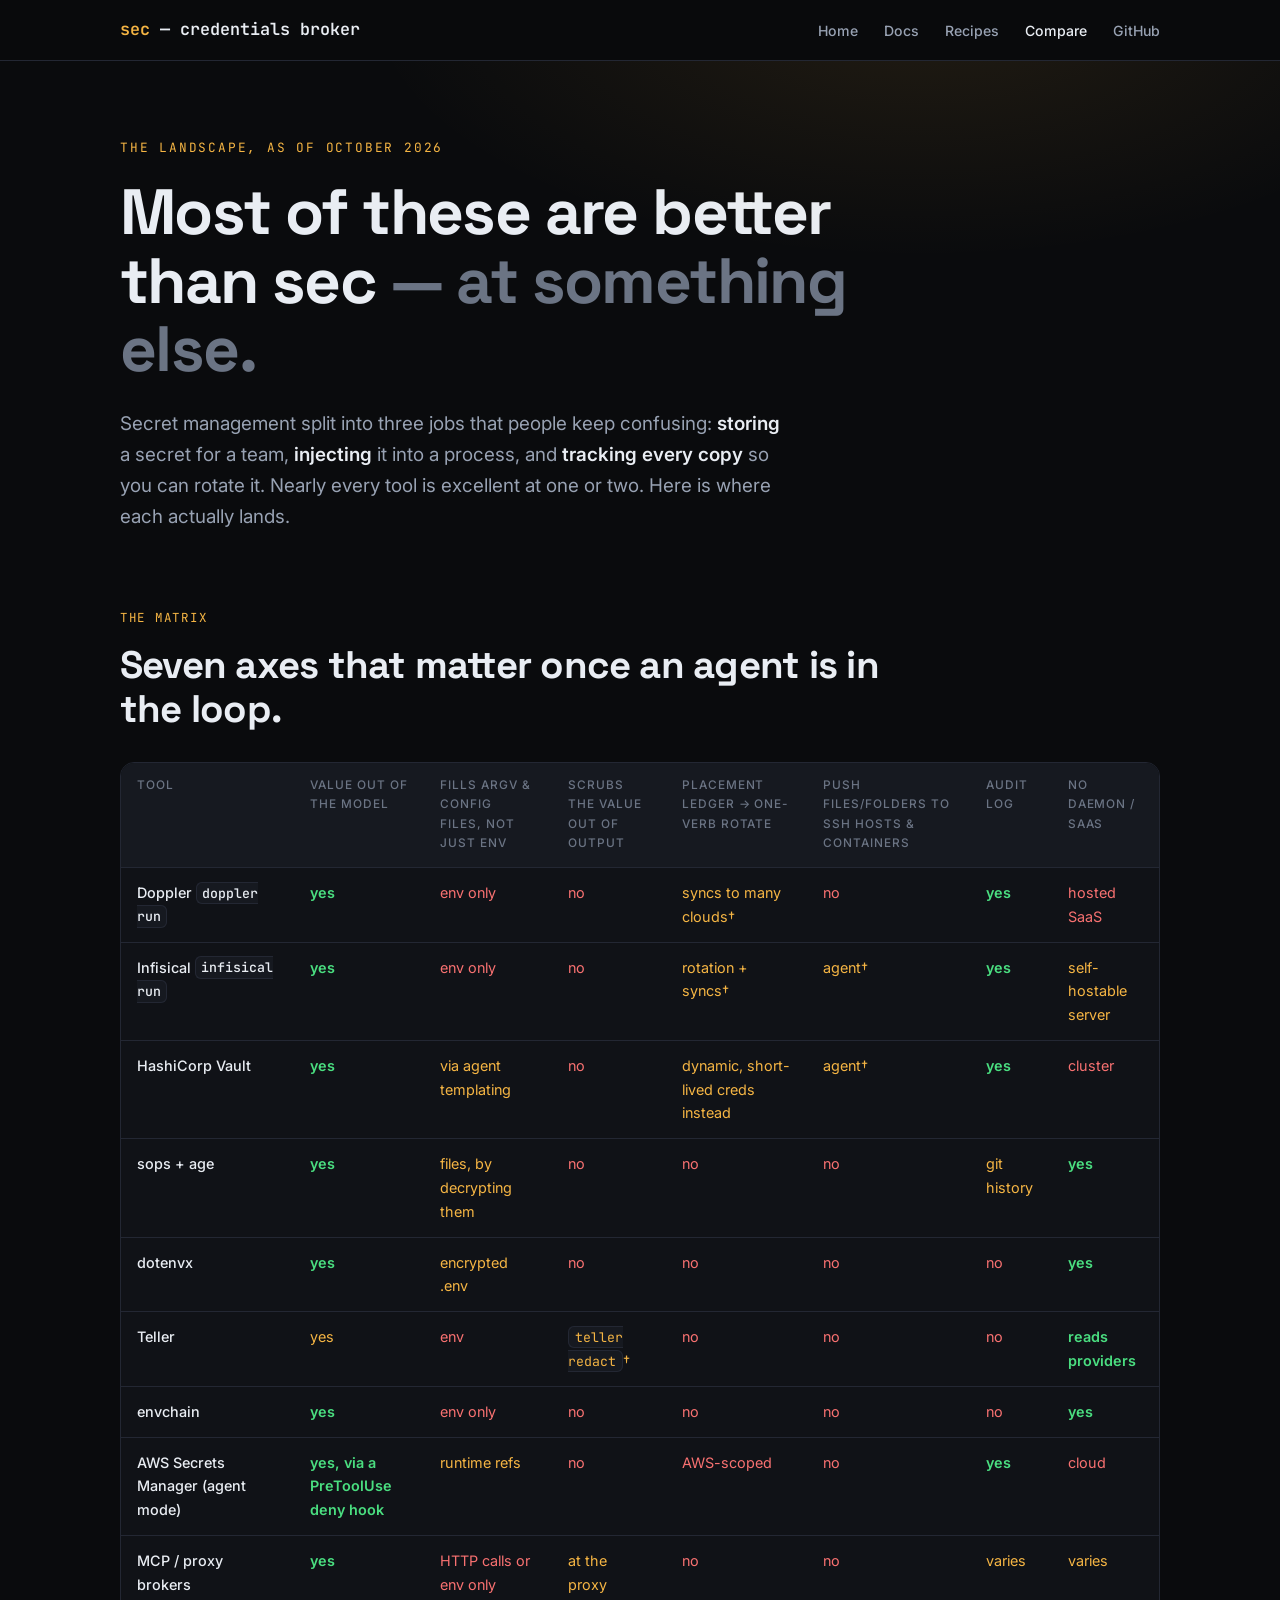
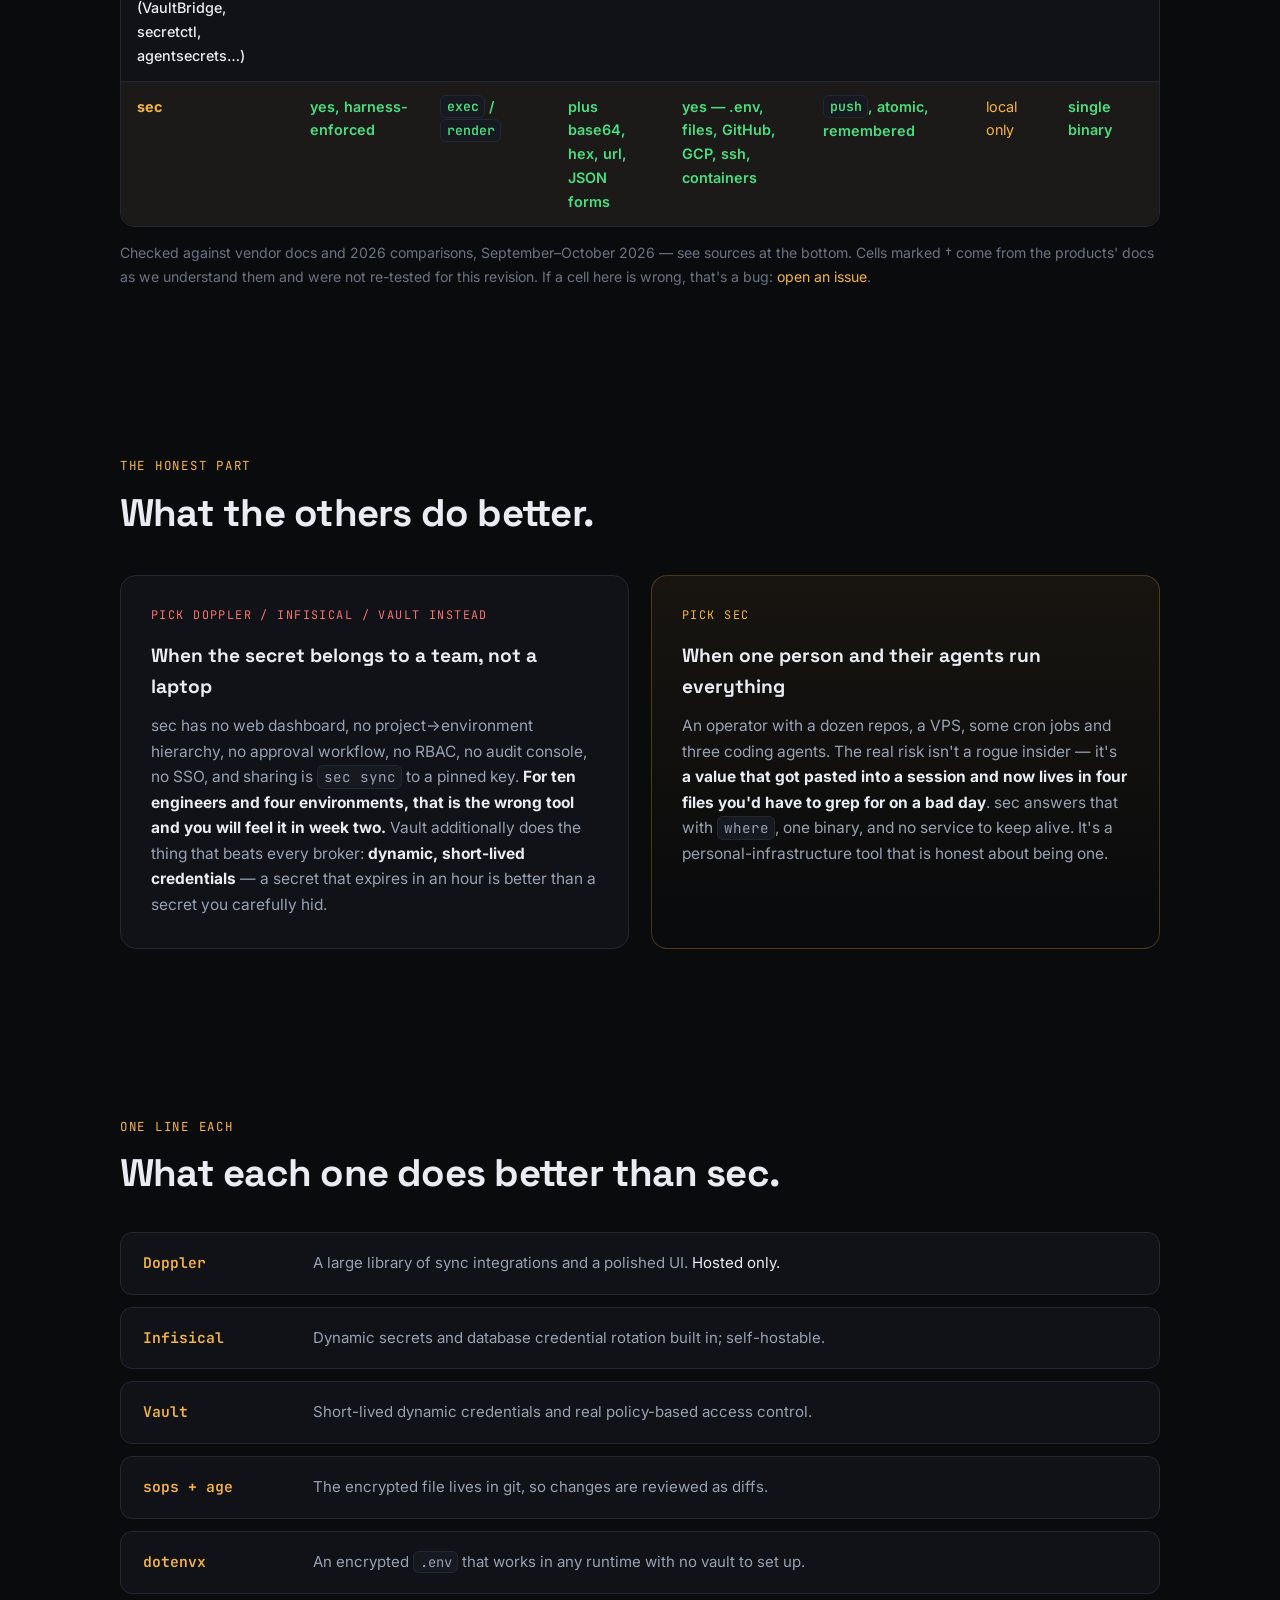
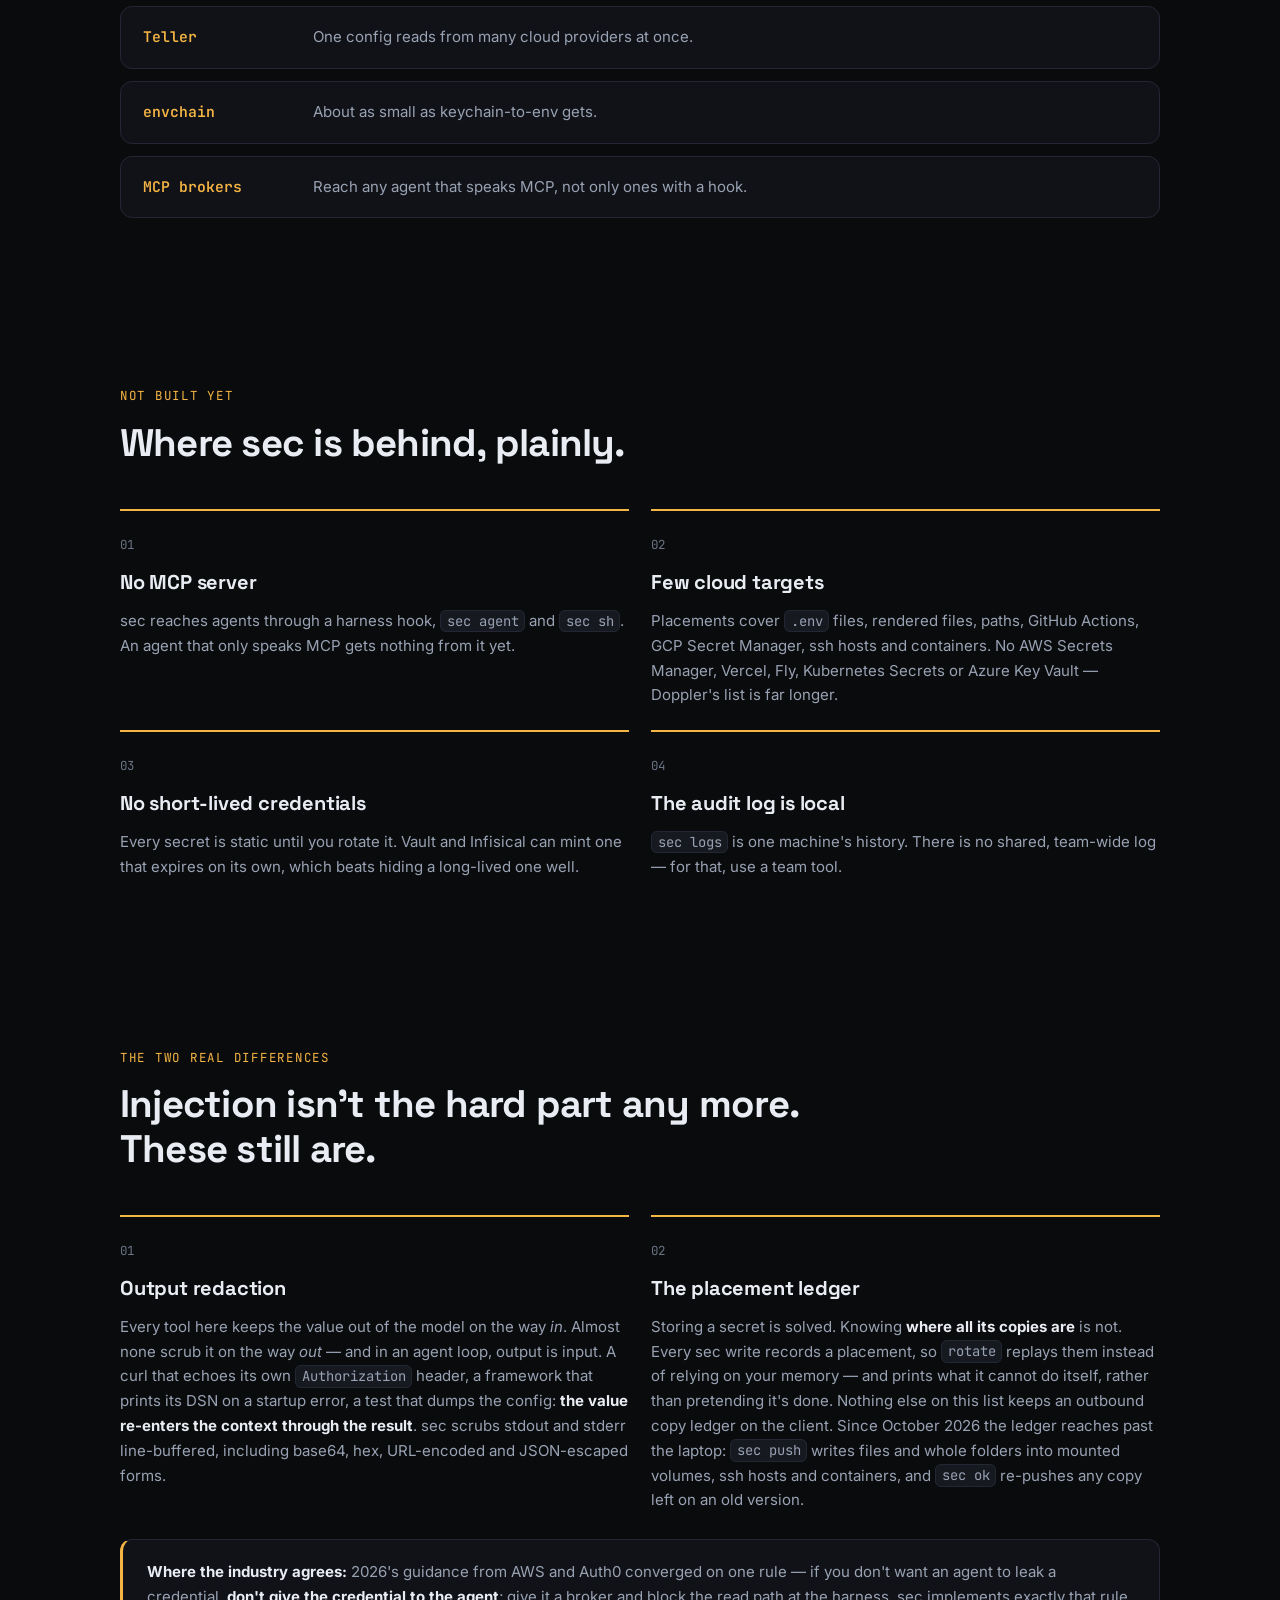
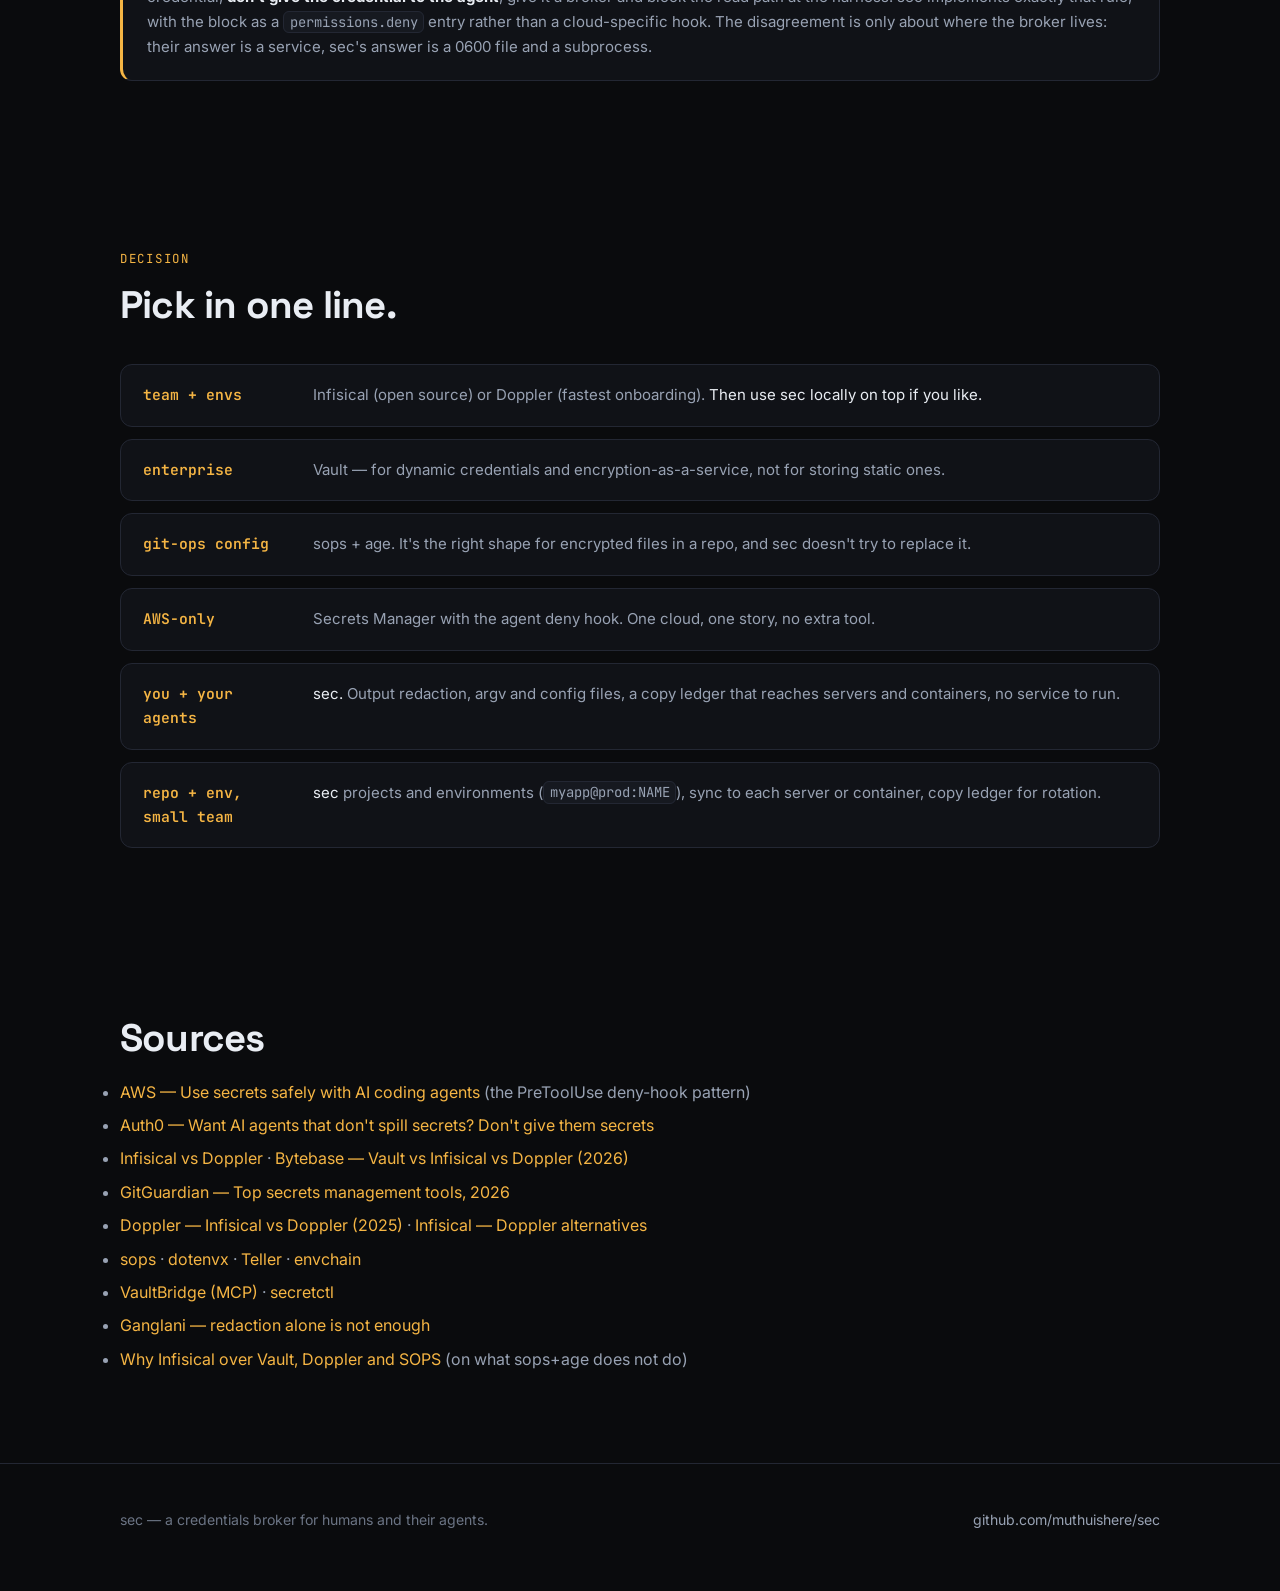
==== commit 535010a0: "v0.4.0: remove cert, place, audit, file, tag, recipients, env write" ====
--- a/site/compare.html
+++ b/site/compare.html
@@ -112,7 +112,7 @@
         <span class="tag">pick Doppler / Infisical / Vault instead</span>
         <h3>When the secret belongs to a team, not a laptop</h3>
         <p>sec has no web dashboard, no project→environment hierarchy, no approval workflow, no RBAC,
-        no audit console, no SSO, and sharing is "add an age recipient". <b>For ten engineers and four
+        no audit console, no SSO, and sharing is <code>sec sync</code> to a pinned key. <b>For ten engineers and four
         environments, that is the wrong tool and you will feel it in week two.</b> Vault additionally
         does the thing that beats every broker: <b>dynamic, short-lived credentials</b> — a secret that
         expires in an hour is better than a secret you carefully hid.</p>
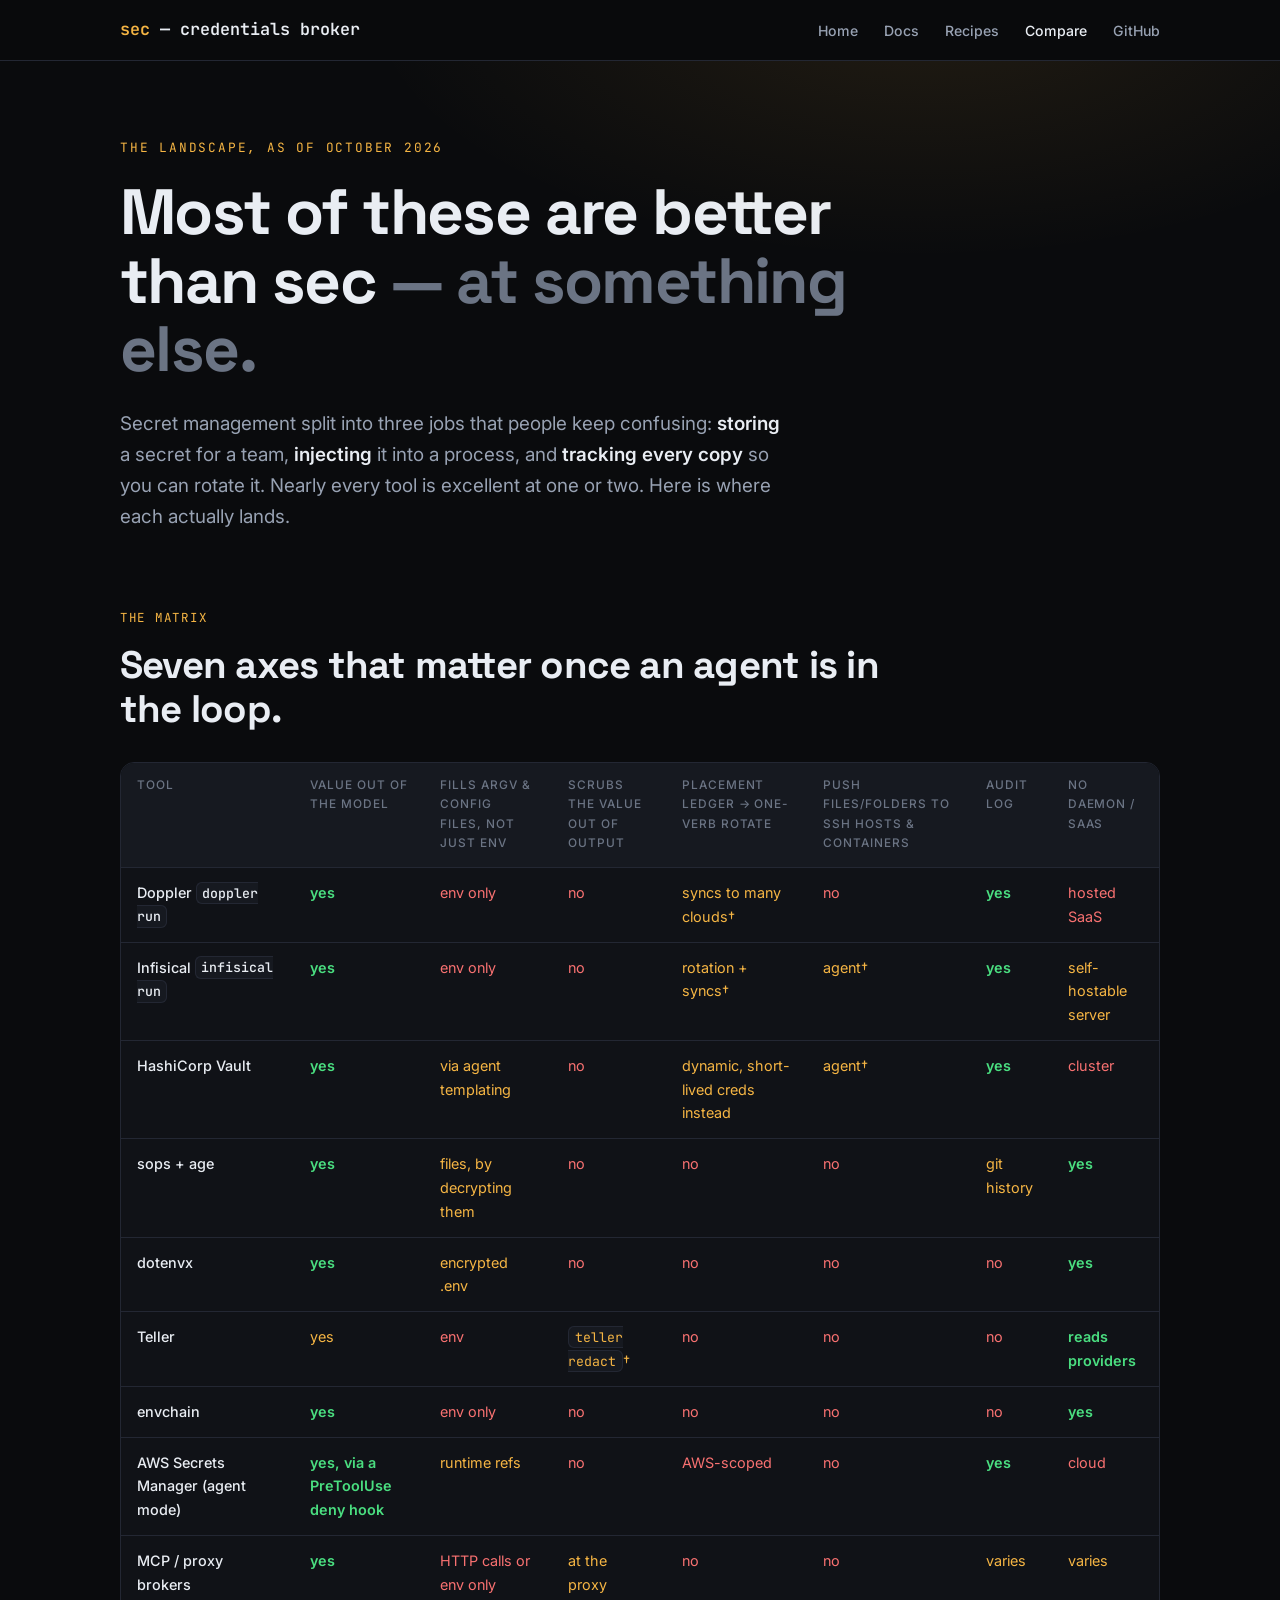
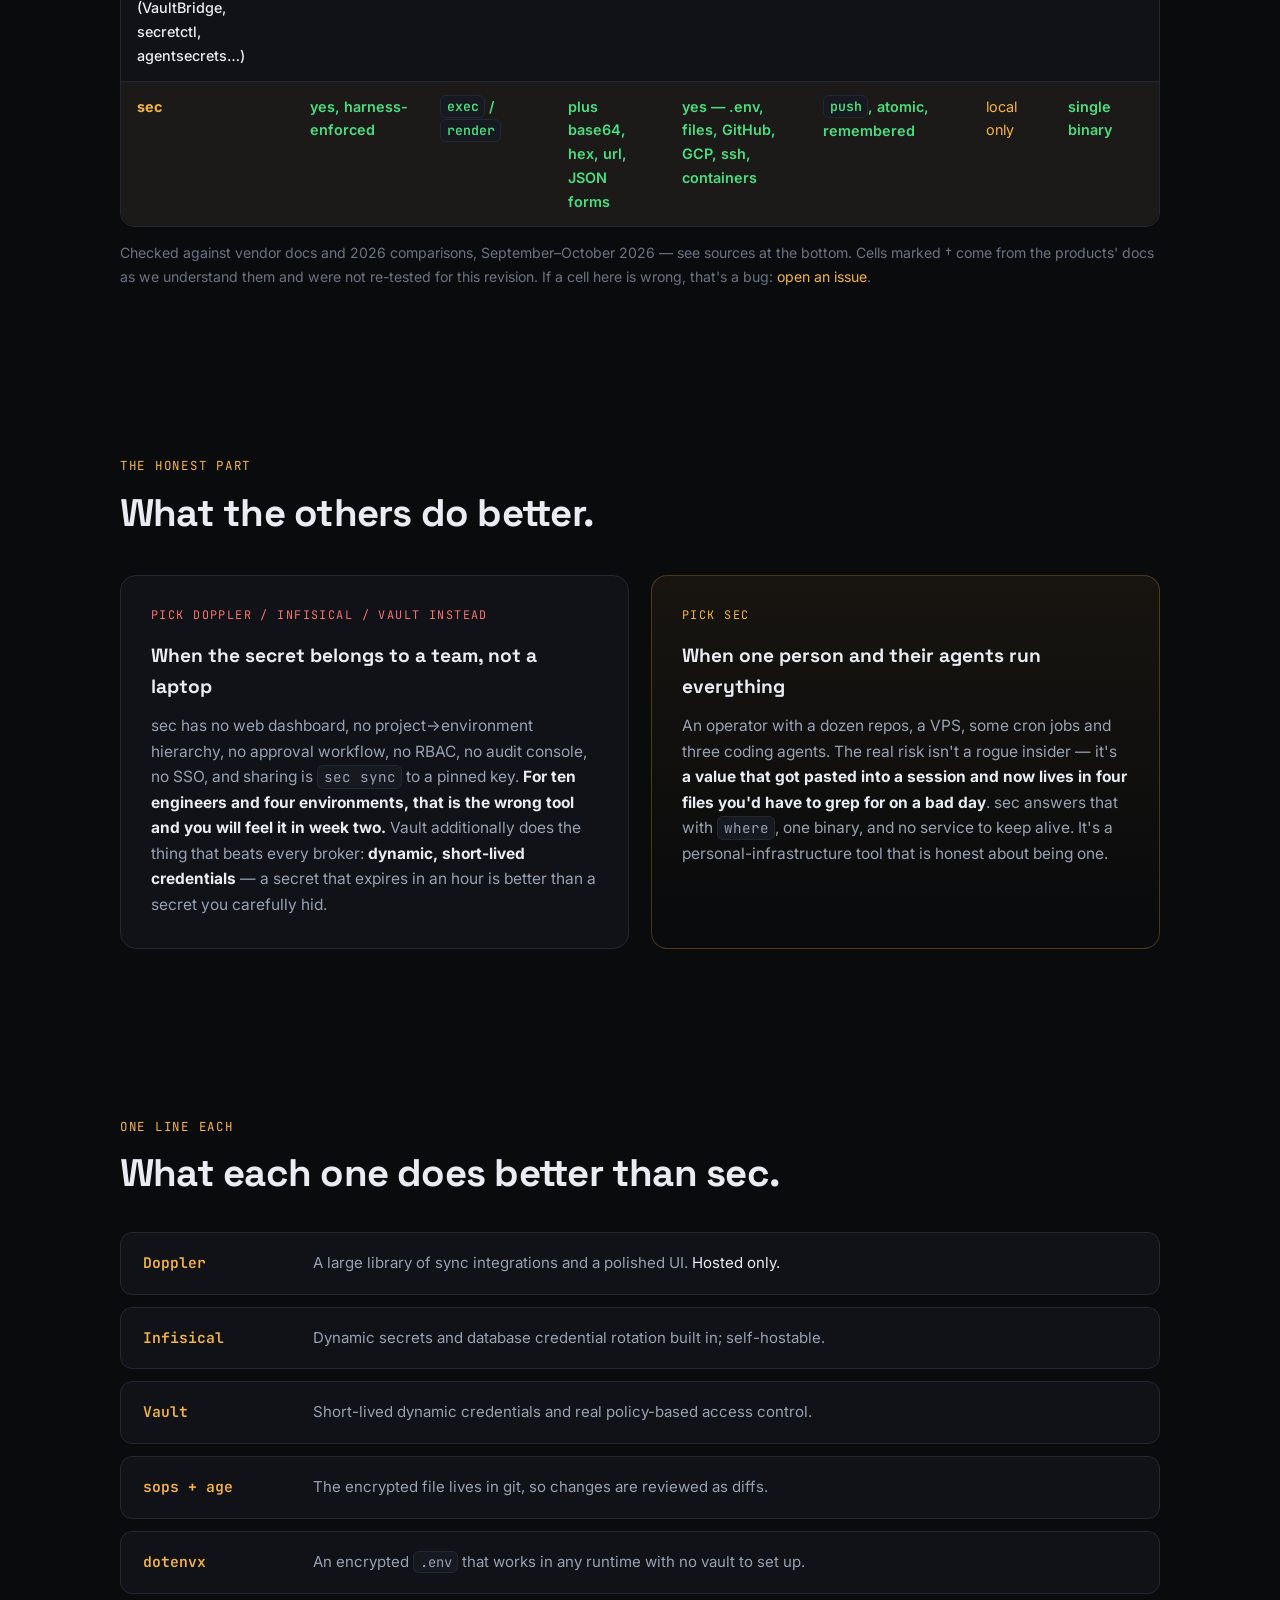
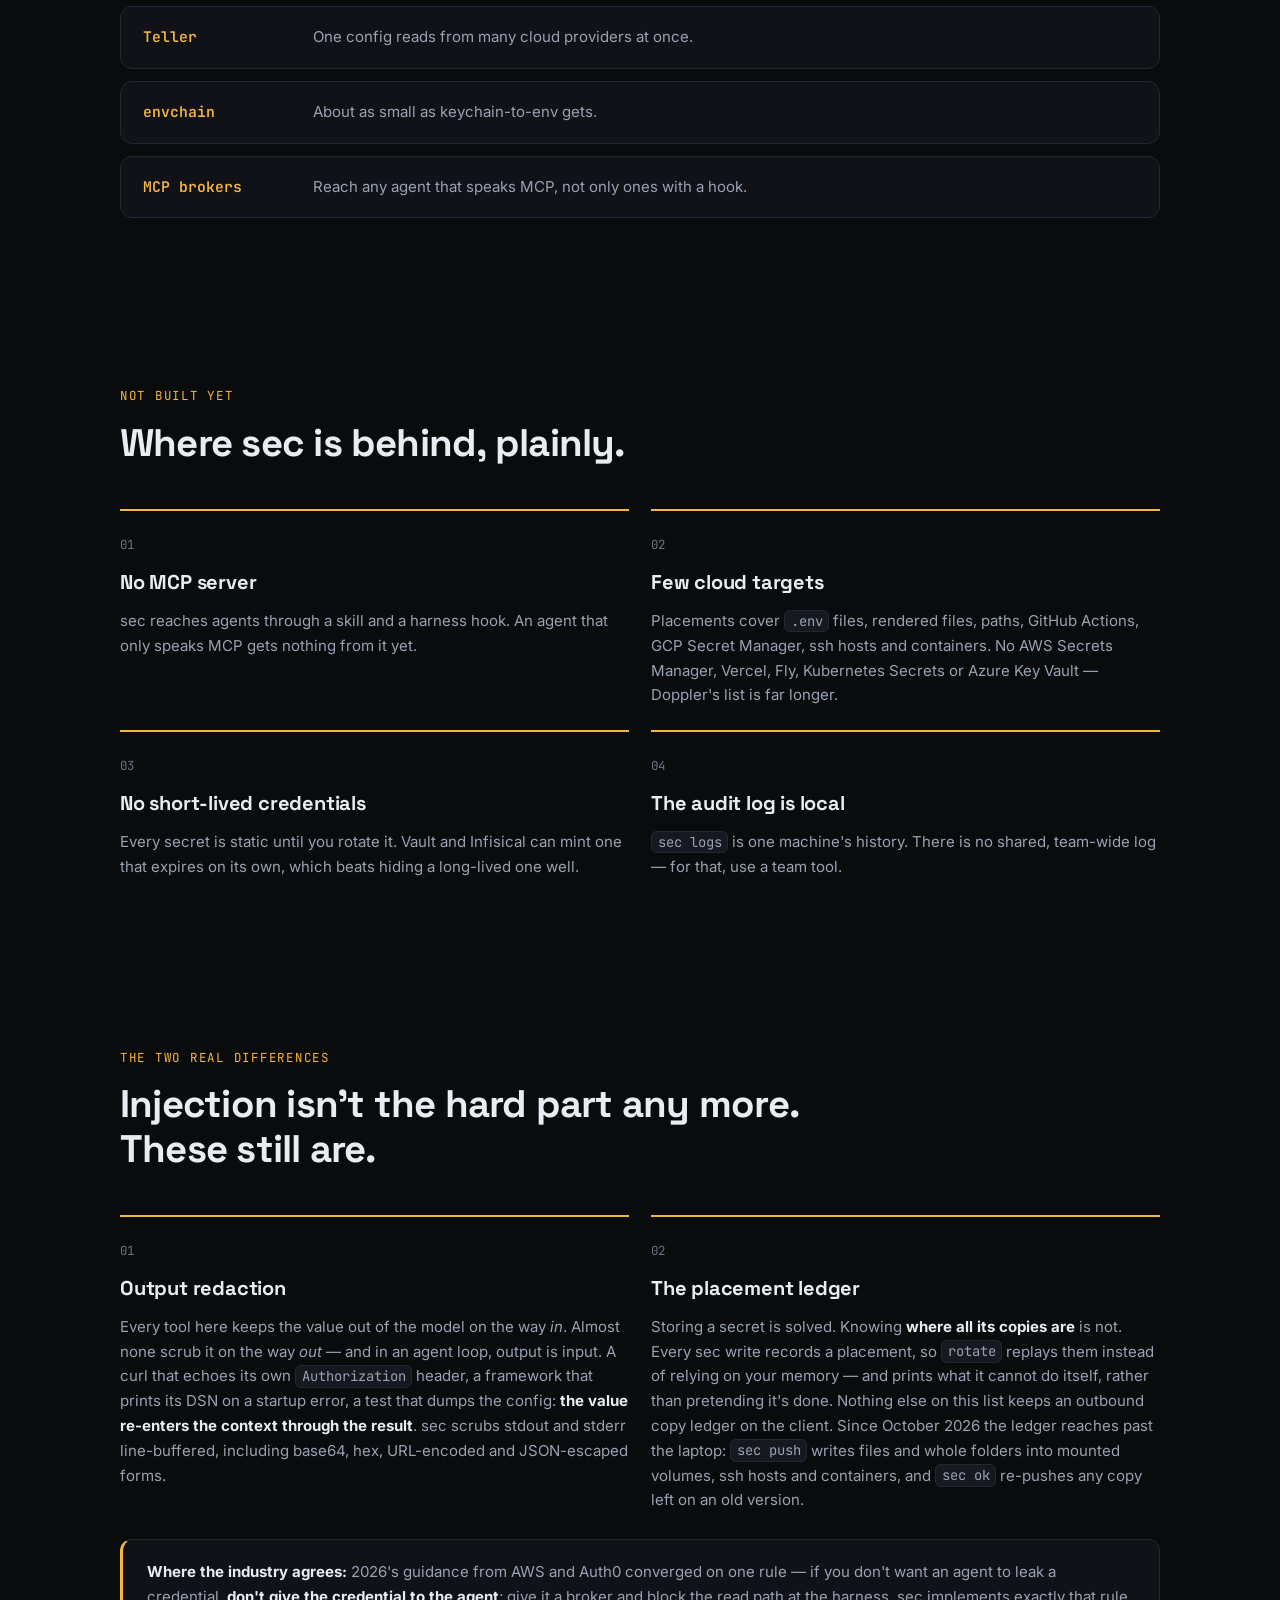
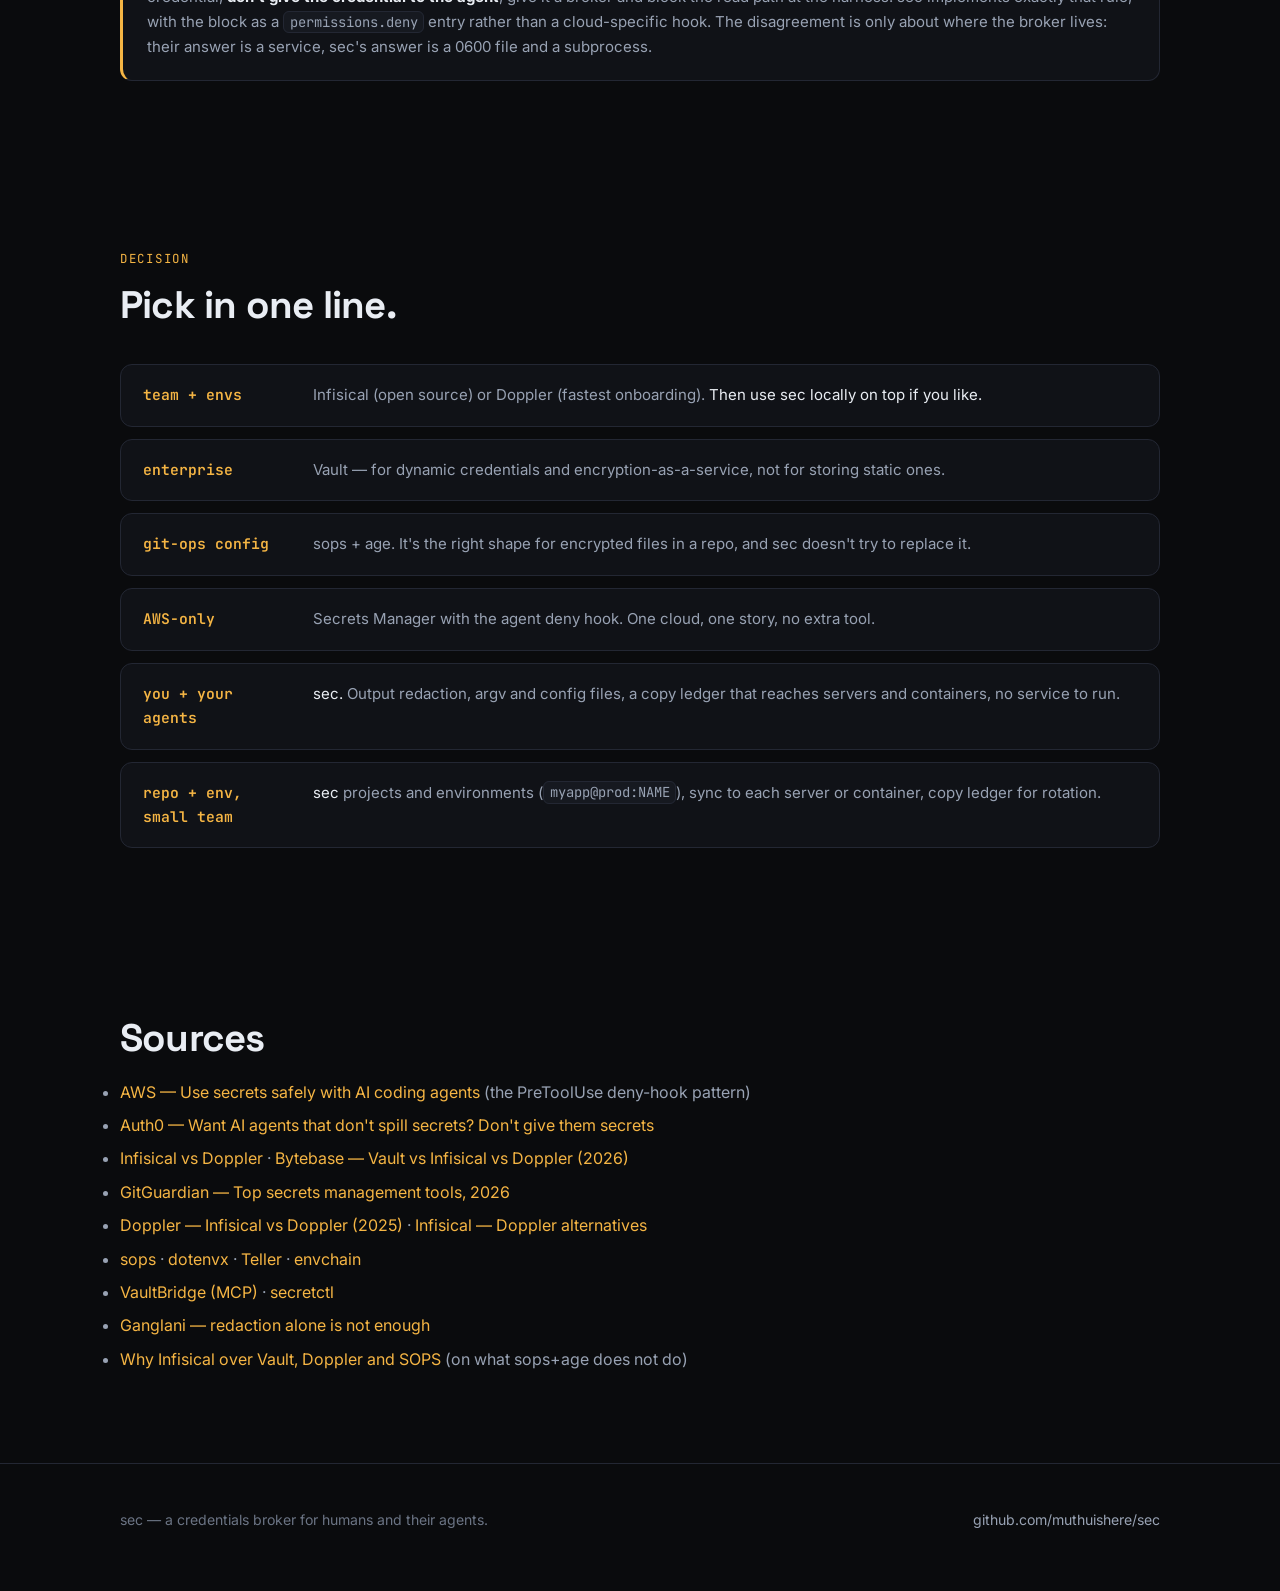
==== commit 9b228370: "installer adds sec hook to Claude settings; plain claude is guarded; sec agent hidden from docs and " ====
--- a/site/compare.html
+++ b/site/compare.html
@@ -155,7 +155,7 @@
       <div class="item">
         <div class="n">01</div>
         <h3>No MCP server</h3>
-        <p>sec reaches agents through a harness hook, <code>sec agent</code> and <code>sec sh</code>. An agent
+        <p>sec reaches agents through a skill and a harness hook. An agent
         that only speaks MCP gets nothing from it yet.</p>
       </div>
       <div class="item">
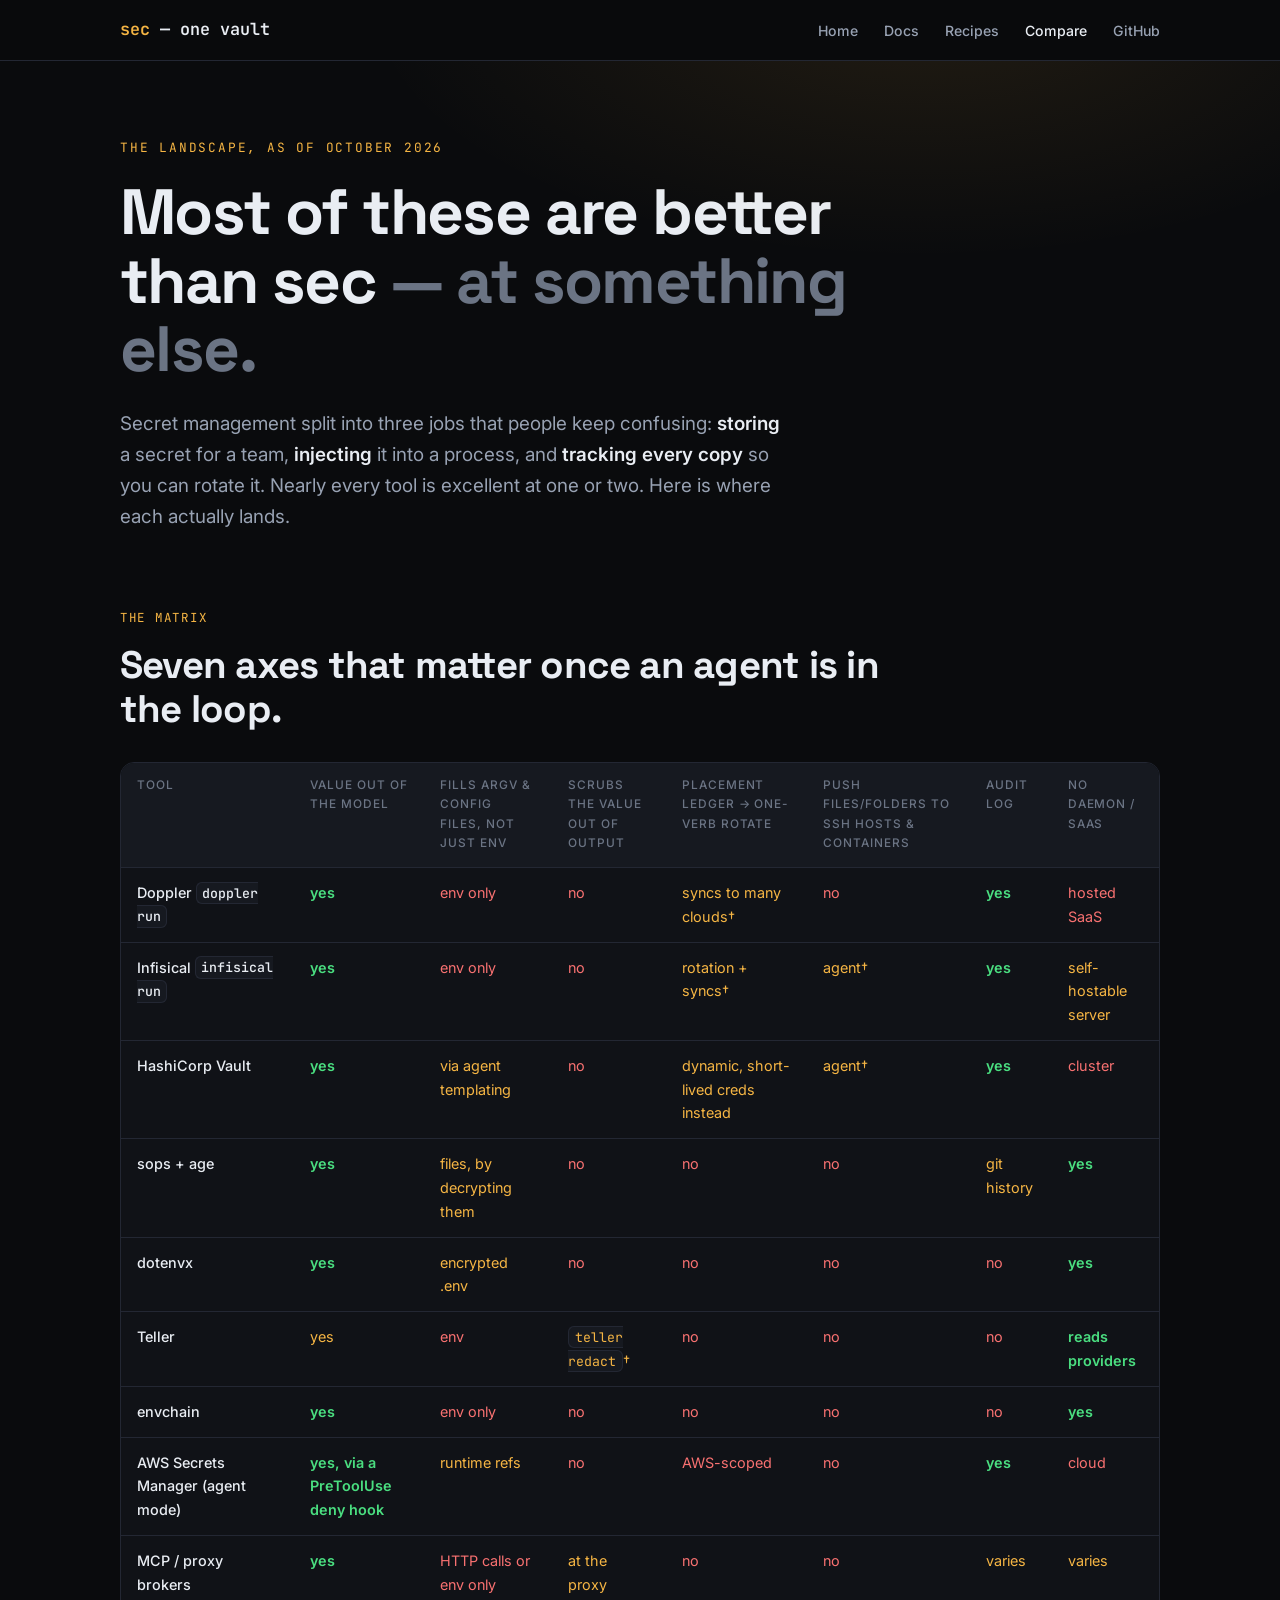
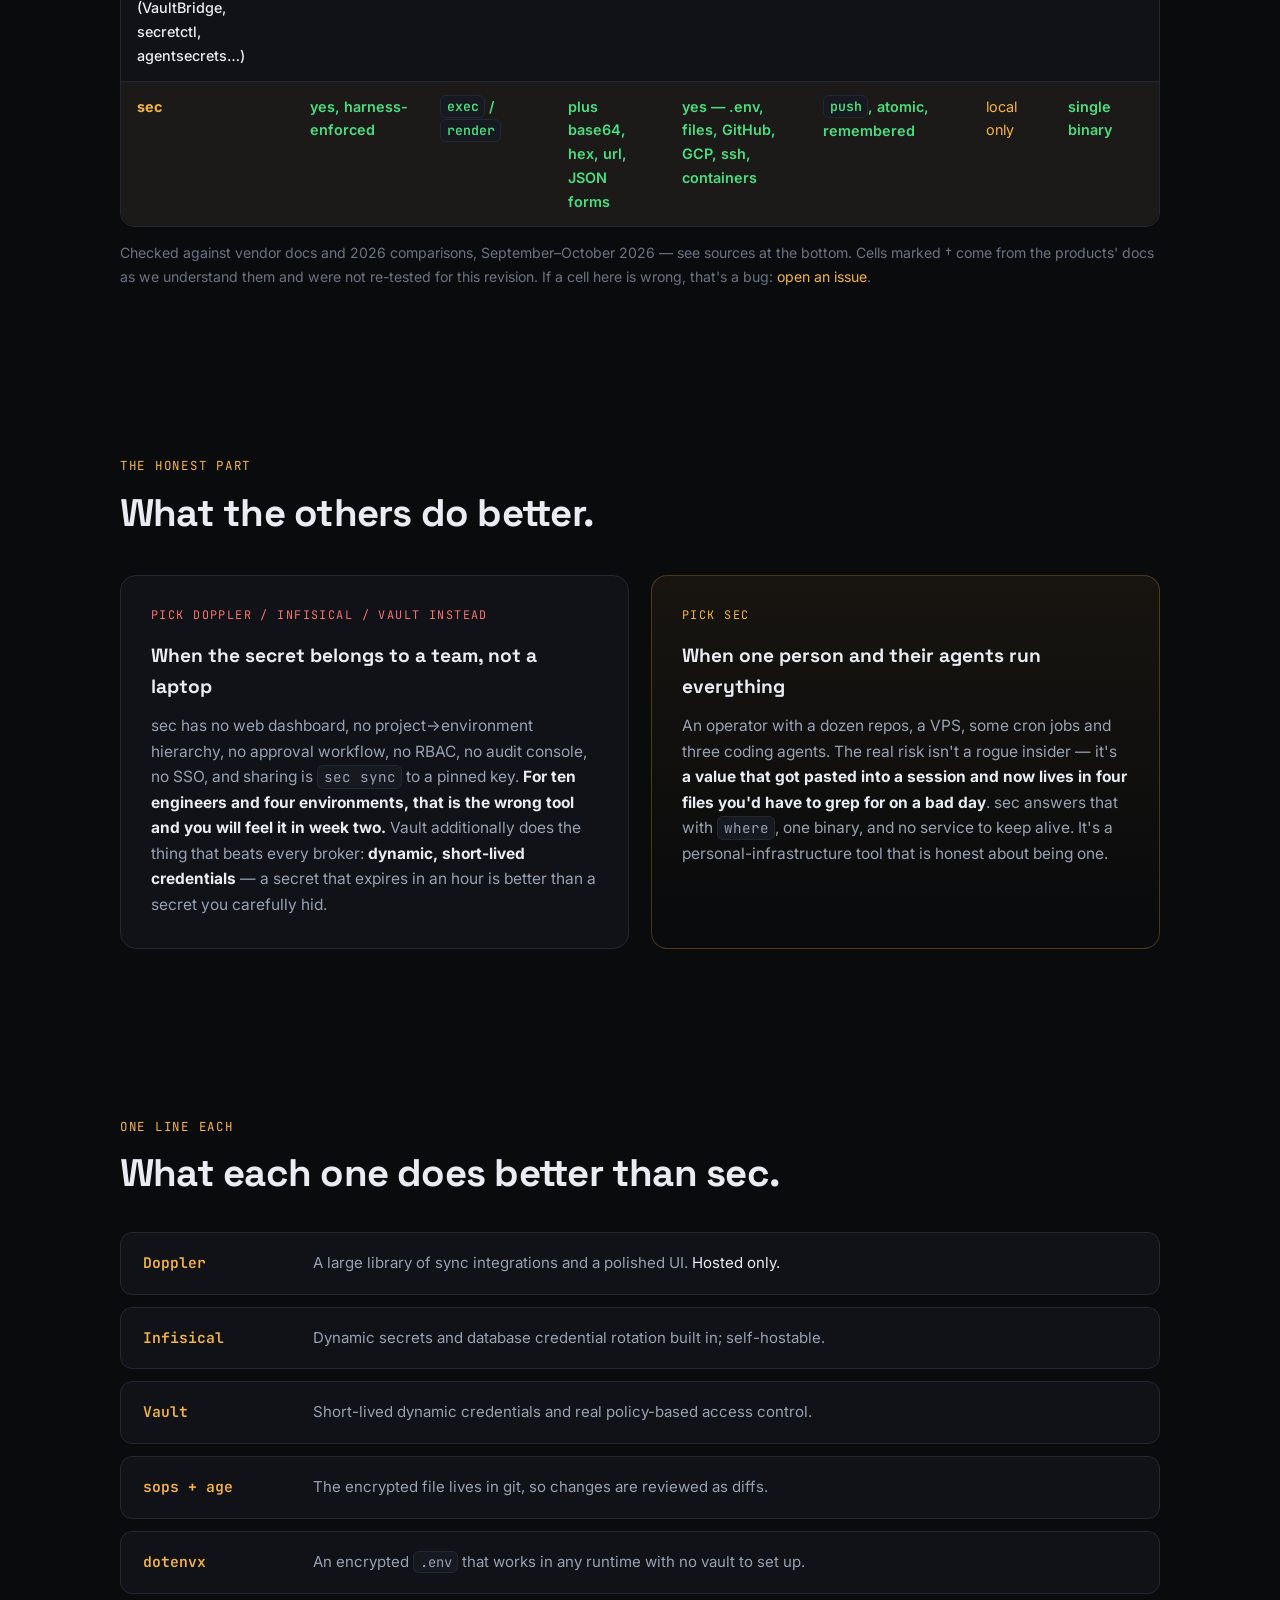
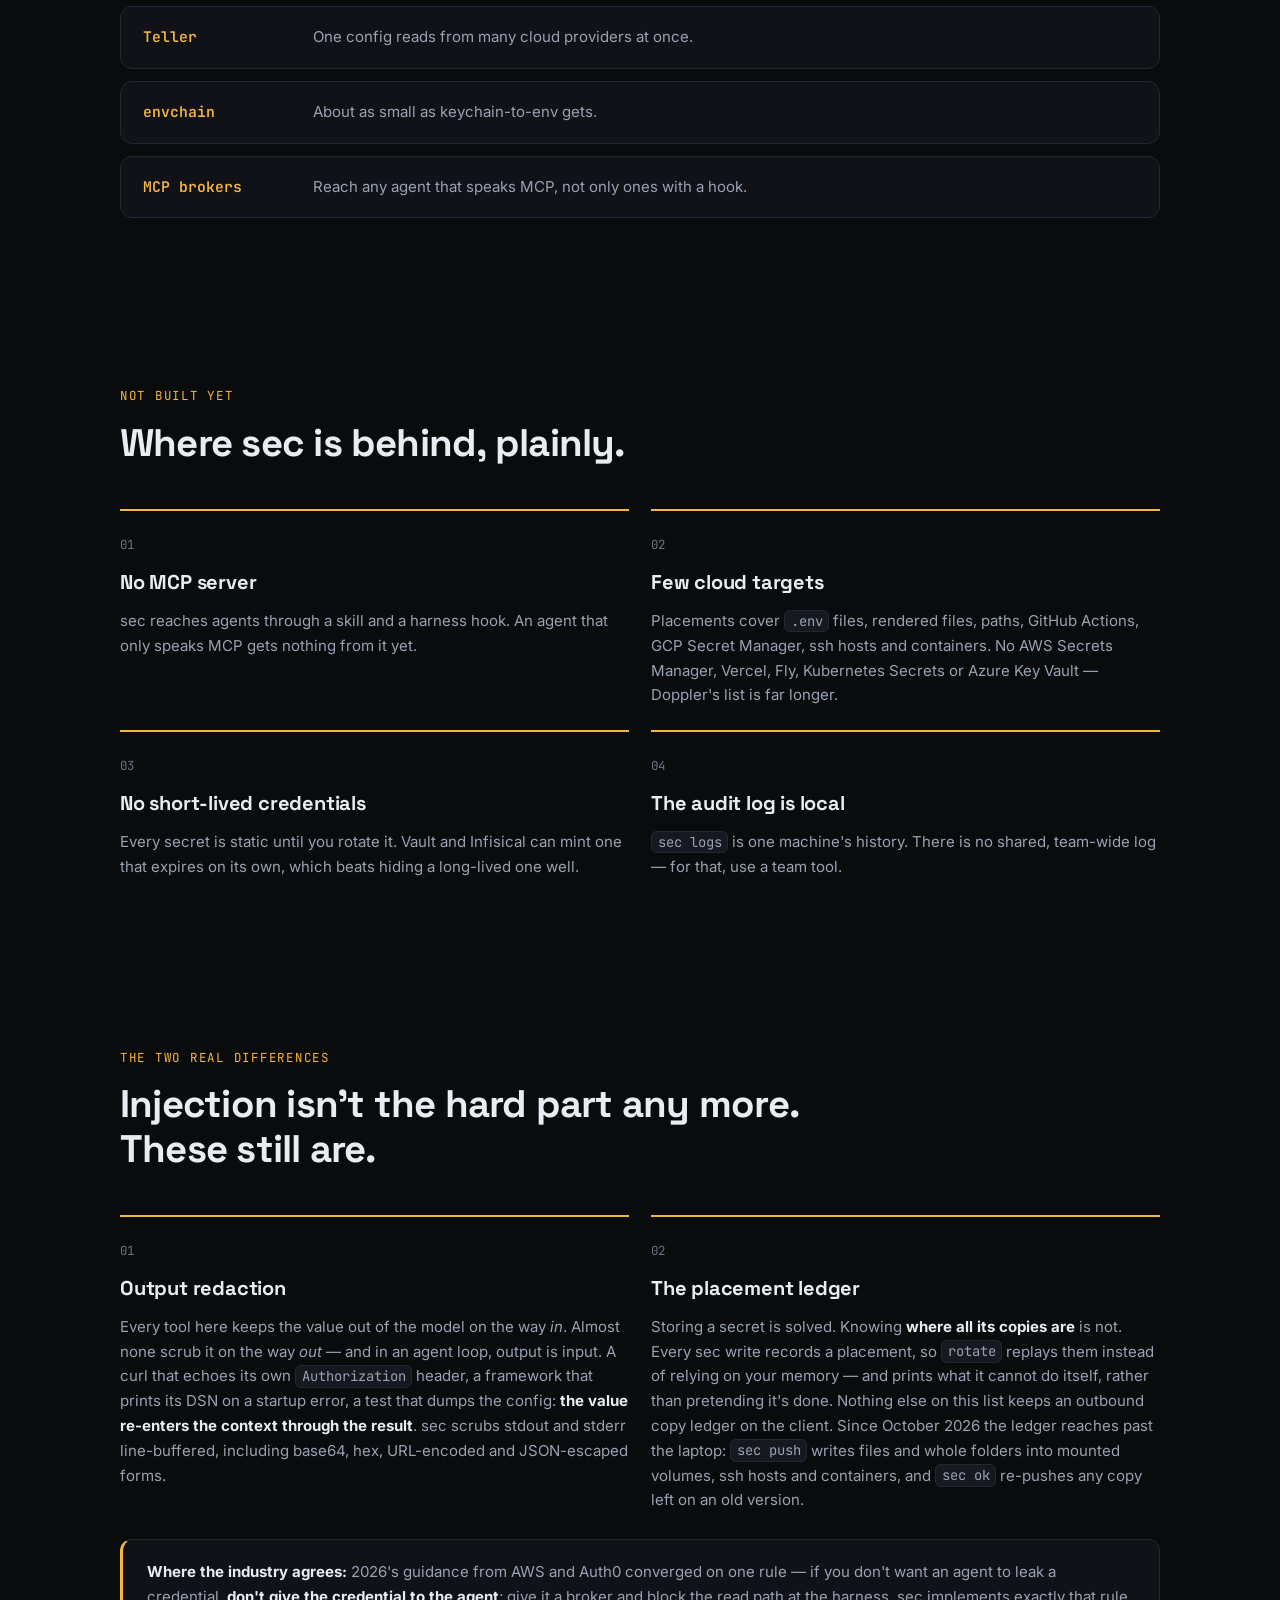
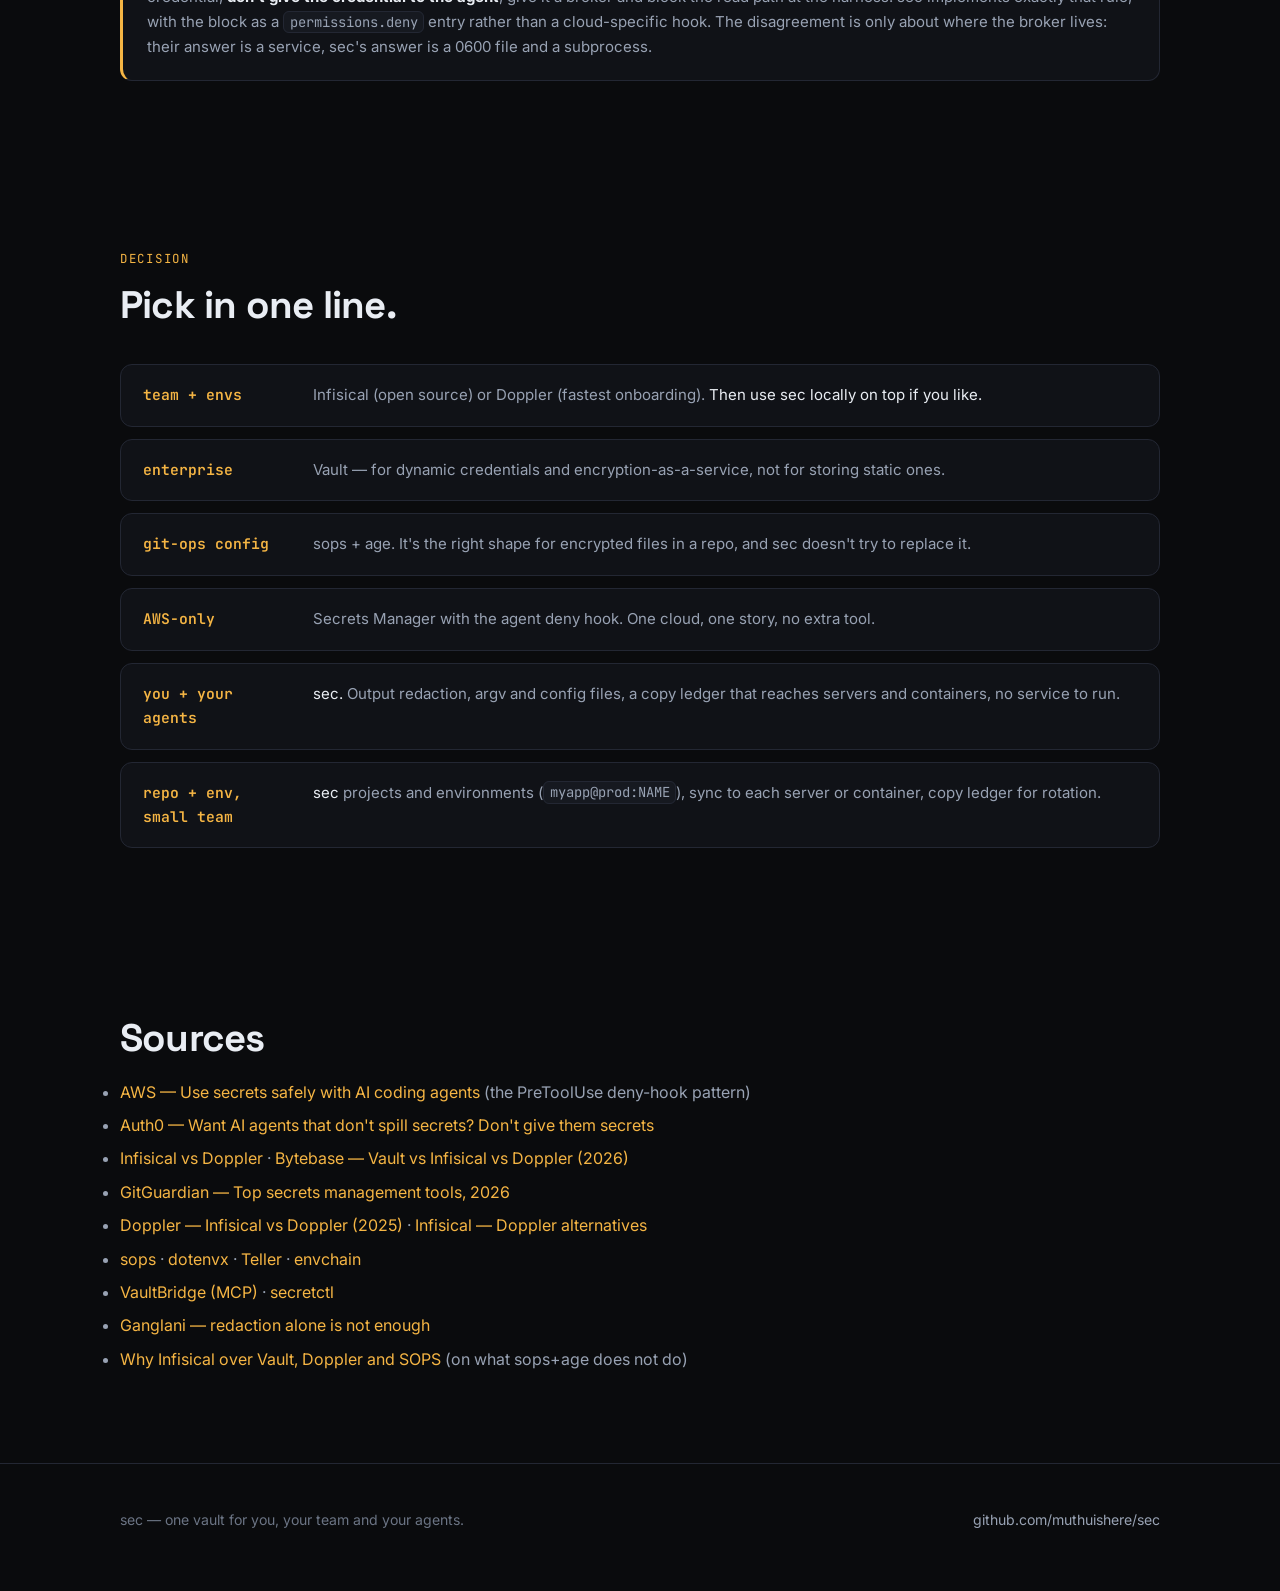
==== commit 63431bbe: "messaging: one vault for you, your team and your agents — README, site, docs, help, skill" ====
--- a/site/compare.html
+++ b/site/compare.html
@@ -3,7 +3,7 @@
 <head>
 <meta charset="utf-8">
 <meta name="viewport" content="width=device-width, initial-scale=1">
-<title>sec vs Doppler, Infisical, sops+age, Vault, dotenvx — an honest comparison</title>
+<title>sec vs Doppler, Infisical, sops+age, HashiCorp Vault, dotenvx — an honest comparison</title>
 <meta name="description" content="Where sec fits among 2026's secret managers: what Doppler, Infisical, Vault and others genuinely do better, what only a placement ledger gives you, and which tool to pick for which job.">
 <link rel="preconnect" href="https://fonts.googleapis.com">
 <link rel="preconnect" href="https://fonts.gstatic.com" crossorigin>
@@ -14,7 +14,7 @@
 
 <nav>
   <div class="wrap">
-    <a class="logo" href="./"><em>sec</em> —&nbsp;credentials broker</a>
+    <a class="logo" href="./"><em>sec</em> —&nbsp;one vault</a>
     <ul>
       <li><a href="./">Home</a></li>
       <li><a href="docs.html">Docs</a></li>
@@ -251,7 +251,7 @@
 
 <footer>
   <div class="wrap">
-    <div>sec — a credentials broker for humans and their agents.</div>
+    <div>sec — one vault for you, your team and your agents.</div>
     <div><a href="https://github.com/muthuishere/sec">github.com/muthuishere/sec</a></div>
   </div>
 </footer>
